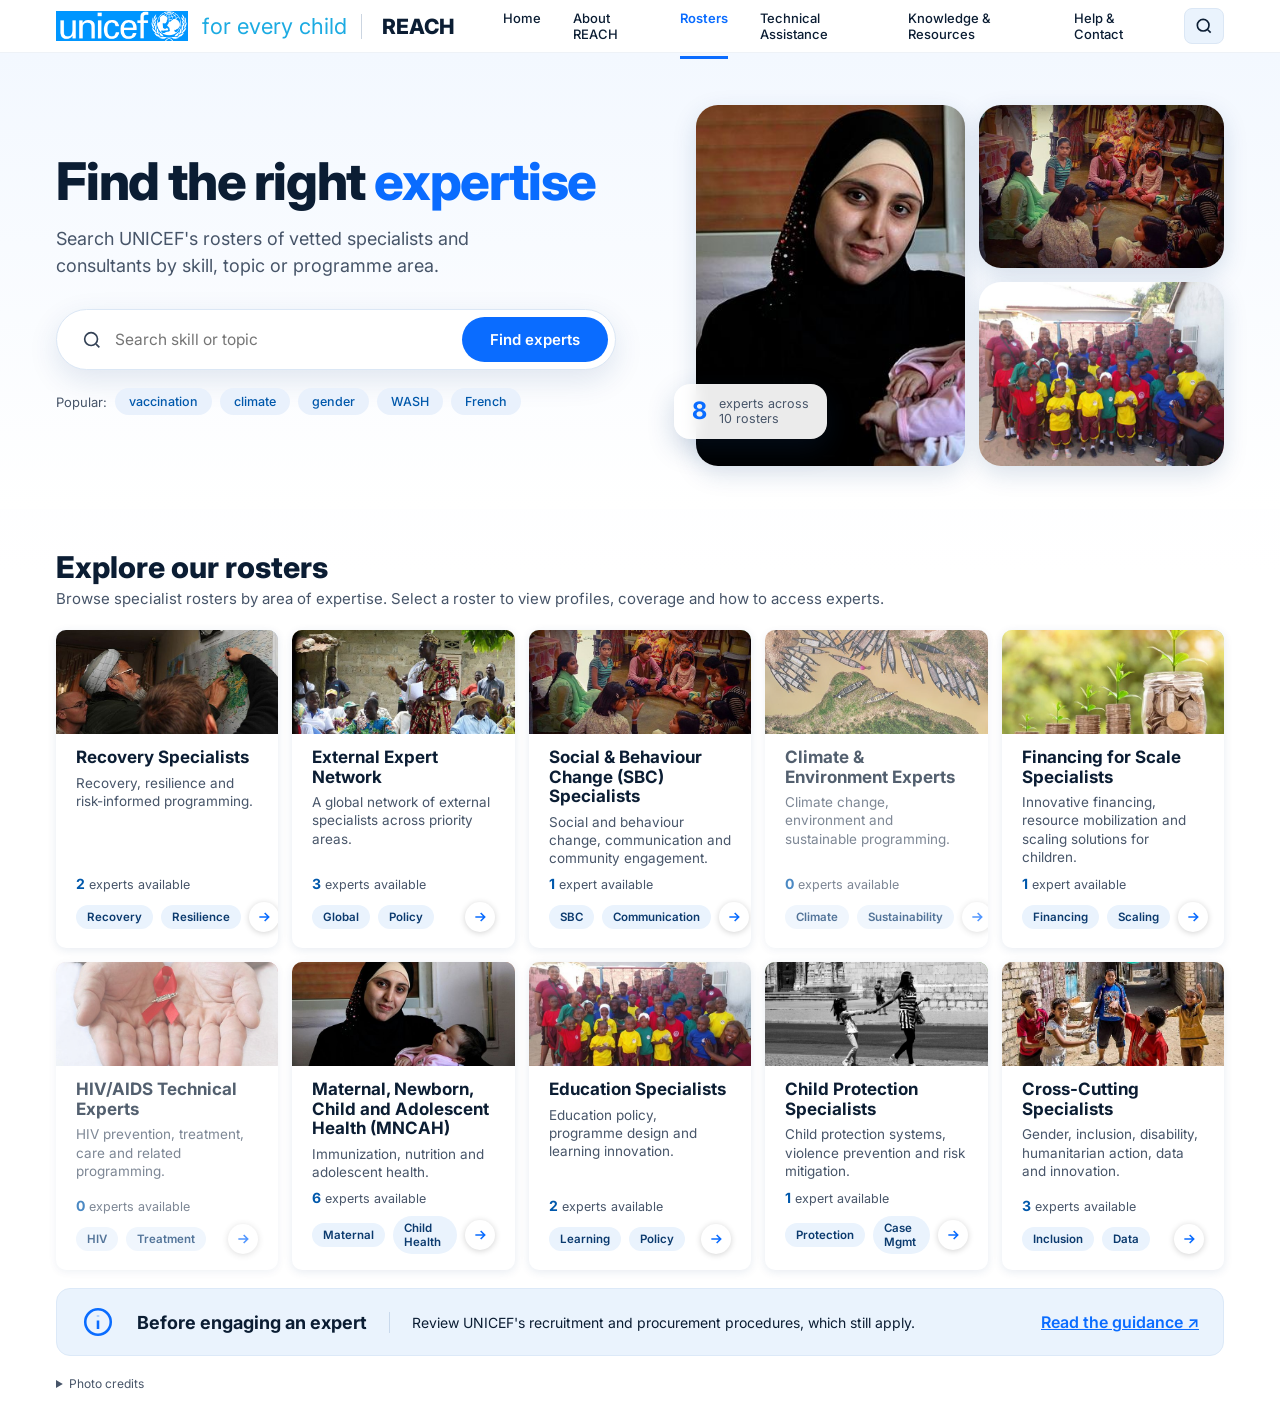
==== index.html @ 6fff6e10 "feat: simpler modern hero with photo mosaic, drop redundant strip Co-Authored-By: Claude Sonnet 5.5 " ====
<!DOCTYPE html>
<html lang="en">
<head>
  <meta charset="UTF-8" />
  <meta name="viewport" content="width=device-width, initial-scale=1.0" />
  <title>REACH – Find the right expertise</title>
  <link rel="preconnect" href="https://fonts.googleapis.com" />
  <link rel="preconnect" href="https://fonts.gstatic.com" crossorigin />
  <link href="https://fonts.googleapis.com/css2?family=Inter:wght@400;500;600;700;800&display=swap" rel="stylesheet" />
  <style>
    :root { --blue:#1CABE2; --brand:#0A6CFF; --dark:#0058AB; --ink:#0b1d33; --muted:#475569; --line:#dbe7f5; --tint:#eaf3fd; }
    * { box-sizing:border-box; }
    body { margin:0; font-family:'Inter',sans-serif; color:var(--ink); background:linear-gradient(180deg,#f4f8fe,#fff 40%); }
    a { color:inherit; text-decoration:none; }
    .wrap { max-width:1440px; margin:0 auto; padding:0 56px; }
    /* nav */
    header.nav { background:#fff; border-bottom:1px solid #eef2f7; position:sticky; top:0; z-index:10; }
    .nav .wrap { display:flex; align-items:center; gap:28px; height:52px; }
    .logo { display:flex; align-items:center; gap:14px; }
    .logo img { height:30px; }
    .logo .tag { color:var(--blue); font-size:22px; font-weight:400; }
    .logo .reach { font-weight:800; font-size:21px; border-left:1px solid #cbd5e1; padding-left:20px; }
    .nav nav { display:flex; gap:32px; margin-left:20px; flex:1; font-size:13px; font-weight:500; }
    .nav nav a { padding:17px 0 14px; border-bottom:3px solid transparent; }
    .nav nav a.active { color:var(--brand); border-color:var(--brand); font-weight:600; }
    .icon-btn { width:40px; height:36px; border:1px solid var(--line); background:var(--tint); border-radius:8px; display:grid; place-items:center; cursor:pointer; }
    /* hero */
    .hero { background:linear-gradient(180deg,#f3f8ff 0%,#fff 100%); }
    .hero .wrap { display:grid; grid-template-columns:1.05fr .95fr; gap:56px; align-items:center; padding-top:52px; padding-bottom:44px; }
    h1 { font-size:52px; line-height:1.05; margin:0 0 16px; font-weight:800; letter-spacing:-1.2px; }
    h1 em { font-style:normal; color:var(--brand); }
    .hero p.lead { font-size:18px; color:var(--muted); max-width:500px; margin:0 0 30px; line-height:1.5; }
    .search { display:flex; align-items:center; background:#fff; border:1px solid var(--line); border-radius:999px; padding:7px 7px 7px 6px; box-shadow:0 10px 30px rgba(15,60,120,.12); max-width:560px; transition:box-shadow .2s, border-color .2s; }
    .search:focus-within { border-color:var(--brand); box-shadow:0 10px 30px rgba(10,108,255,.22); }
    .search svg { margin:0 12px 0 18px; flex:none; }
    .search input { flex:1; min-width:0; border:0; outline:0; font:inherit; font-size:15.5px; padding:12px 0; background:transparent; }
    .btn { background:var(--brand); color:#fff; border:0; border-radius:999px; font:600 15px 'Inter'; padding:13px 28px; cursor:pointer; transition:background .15s; }
    .btn:hover { background:var(--dark); }
    .suggest { margin-top:18px; font-size:13px; color:var(--muted); display:flex; flex-wrap:wrap; gap:8px; align-items:center; }
    .suggest button { border:0; background:#e9f1fc; border-radius:999px; padding:6px 14px; font:500 12.5px 'Inter'; color:var(--dark); cursor:pointer; transition:background .15s; }
    .suggest button:hover { background:#d6e6fa; }
    .mosaic { display:grid; grid-template-columns:1.1fr 1fr; grid-template-rows:1fr 1fr; gap:14px; height:360px; position:relative; }
    .mosaic img { width:100%; height:100%; object-fit:cover; border-radius:22px; display:block; box-shadow:0 8px 24px rgba(15,60,120,.15); }
    .mosaic .tall { grid-row:1 / span 2; object-position:20% 30%; }
    .stat { position:absolute; left:-22px; bottom:26px; background:rgba(255,255,255,.92); backdrop-filter:blur(8px); border-radius:16px; padding:12px 18px; box-shadow:0 10px 28px rgba(15,60,120,.2); display:flex; gap:12px; align-items:center; }
    .stat b { font-size:24px; line-height:1; color:var(--brand); } .stat span { font-size:12.5px; color:var(--muted); line-height:1.25; }
    /* rosters */
    h2 { font-size:30px; margin:40px 0 4px; font-weight:800; }
    .sub { color:var(--muted); margin:0 0 22px; font-size:15px; }
    .grid { display:grid; grid-template-columns:repeat(5,1fr); gap:14px; }
    .card { background:#fff; border-radius:10px; box-shadow:0 2px 10px rgba(15,60,120,.1); overflow:hidden; display:flex; flex-direction:column; transition:transform .15s, box-shadow .15s; }
    .card:hover { transform:translateY(-3px); box-shadow:0 8px 22px rgba(15,60,120,.18); }
    .thumb { height:104px; overflow:hidden; } .thumb img { width:100%; height:100%; object-fit:cover; display:block; }
    .card .body { padding:14px 20px 16px; flex:1; display:flex; flex-direction:column; }
    .card h3 { margin:0 0 6px; font-size:17px; line-height:1.15; font-weight:700; }
    .card p { margin:0 0 14px; font-size:13.5px; color:var(--muted); line-height:1.35; flex:1; }
    .count { font-size:12.5px; color:var(--muted); margin:-6px 0 10px; } .count b { color:var(--dark); font-size:14px; }
    .card.empty { opacity:.7; }
    .foot { display:flex; align-items:center; gap:8px; }
    .chip { background:var(--tint); color:#0b3a6e; font-size:11.5px; font-weight:600; padding:5px 11px; border-radius:999px; }
    .arrow { margin-left:auto; width:30px; height:30px; border-radius:50%; background:#fff; box-shadow:0 1px 6px rgba(0,0,0,.18); display:grid; place-items:center; color:var(--brand); flex:none; }
    .credits { font-size:12px; color:var(--muted); margin:-20px 0 36px; } .credits summary { cursor:pointer; } .credits ul { columns:2; padding-left:18px; } .credits a { color:var(--dark); }
    .notice { margin:18px 0 40px; background:var(--tint); border:1px solid #dce9f8; border-radius:14px; padding:16px 24px; display:flex; align-items:center; gap:22px; }
    .notice b { font-size:18px; padding-right:22px; border-right:1px solid #c9d9ec; }
    .notice span { flex:1; font-size:14px; }
    .notice a { color:var(--brand); font-weight:600; text-decoration:underline; }
    @media (max-width:1100px){ .hero .wrap{grid-template-columns:1fr; gap:32px;} .stat{left:12px;} .grid{grid-template-columns:repeat(3,1fr);} .can{grid-template-columns:1fr 1fr;} }
    @media (max-width:700px){ .wrap{padding:0 18px;} .grid{grid-template-columns:repeat(2,1fr);} .nav nav,.logo .tag{display:none;} h1{font-size:36px;} .mosaic{height:260px;} .can{grid-template-columns:1fr;} .notice{flex-wrap:wrap;} .notice b{border:0;} }
    @media (max-width:520px){ .grid{grid-template-columns:1fr;} .search svg{margin:0 8px 0 14px;} .search input{font-size:14px;} .btn{padding:12px 18px;} .foot{flex-wrap:wrap;} }
  </style>
</head>
<body>
  <header class="nav"><div class="wrap">
    <a class="logo" href="/"><img src="assets/unicef-logo-dxya9f98.png" alt="UNICEF" /><span class="tag">for every child</span><span class="reach">REACH</span></a>
    <nav>
      <a href="#">Home</a><a href="#">About REACH</a><a href="#" class="active">Rosters</a><a href="#">Technical Assistance</a><a href="#">Knowledge &amp; Resources</a><a href="#">Help &amp; Contact</a>
    </nav>
    <div class="icon-btn" onclick="document.getElementById('q').focus()" title="Search"><svg width="20" height="20" fill="none" stroke="#0b1d33" stroke-width="2" viewBox="0 0 24 24"><circle cx="11" cy="11" r="7"/><path d="m20 20-3.5-3.5"/></svg></div>
  </div></header>

  <section class="hero"><div class="wrap">
    <div>
      <h1>Find the right <em>expertise</em></h1>
      <p class="lead">Search UNICEF's rosters of vetted specialists and consultants by skill, topic or programme area.</p>
      <form class="search" id="searchForm">
        <svg width="22" height="22" fill="none" stroke="#334155" stroke-width="1.8" viewBox="0 0 24 24"><circle cx="11" cy="11" r="7"/><path d="m20 20-3.5-3.5"/></svg>
        <input id="q" autocomplete="off" placeholder="Search skill or topic" aria-label="Search experts" />
        <button class="btn" type="submit">Find experts</button>
      </form>
      <div class="suggest">Popular: <button type="button">vaccination</button><button type="button">climate</button><button type="button">gender</button><button type="button">WASH</button><button type="button">French</button></div>
    </div>
    <div class="mosaic" aria-hidden="true">
      <img class="tall" src="assets/photos/mncah.jpg" alt="" />
      <img src="assets/photos/sbc.jpg" alt="" />
      <img src="assets/photos/edu.jpg" alt="" />
      <div class="stat"><b id="statN">0</b><span>experts across<br><span id="statR"></span> rosters</span></div>
    </div>
  </div></section>

  <main class="wrap">
    <h2>Explore our rosters</h2>
    <p class="sub">Browse specialist rosters by area of expertise. Select a roster to view profiles, coverage and how to access experts.</p>
    <div class="grid" id="rosters"></div>

    <div class="notice">
      <svg width="34" height="34" fill="none" stroke="#0A6CFF" stroke-width="1.8" viewBox="0 0 24 24"><circle cx="12" cy="12" r="9"/><path d="M12 11v6M12 7.5v.5"/></svg>
      <b>Before engaging an expert</b>
      <span>Review UNICEF's recruitment and procurement procedures, which still apply.</span>
      <a href="#">Read the guidance ↗</a>
    </div>
    <details class="credits"><summary>Photo credits</summary><ul><li>Recovery &ndash; <a href="https://commons.wikimedia.org/wiki/File:Flooding_in_Por_Chaman%2C_Farah_Province%2C_Kills_12_Civilians_DVIDS249180.jpg" target="_blank" rel="noopener">Flooding in Por Chaman, Farah Province, Kills 12 Civilians DVIDS249180</a> by Master Sgt. Tracy DeMarco (Public domain)</li><li>External Expert Network &ndash; <a href="https://commons.wikimedia.org/wiki/File:Togo_Health_Clinic_preconstruction_meeting_%289962610266%29.jpg" target="_blank" rel="noopener">Togo Health Clinic preconstruction meeting (9962610266)</a> by U.S. Army Corps of Engineers Europe District from Wiesbaden, Germany (Public domain)</li><li>SBC &ndash; <a href="https://commons.wikimedia.org/wiki/File:Khaab_Foundation.jpg" target="_blank" rel="noopener">Khaab Foundation</a> by Pal85akash (CC BY-SA 4.0)</li><li>Climate &ndash; <a href="https://commons.wikimedia.org/wiki/File:Ratargul_0276.jpg" target="_blank" rel="noopener">Ratargul 0276</a> by Abdulmominbd (CC BY-SA 4.0)</li><li>Financing &ndash; <a href="https://commons.wikimedia.org/wiki/File:Money_saving_growth.jpg" target="_blank" rel="noopener">Money saving growth</a> by nattanan (CC0)</li><li>HIV/AIDS &ndash; <a href="https://commons.wikimedia.org/wiki/File:HIV_Vaccine_Awareness_Ribbon_-_2.jpg" target="_blank" rel="noopener">HIV Vaccine Awareness Ribbon - 2</a> by NIAID (CC BY 2.0)</li><li>MNCAH &ndash; <a href="https://commons.wikimedia.org/wiki/File:A_Syrian_refugee_and_her_newborn_baby_at_a_clinic_in_Ramtha%2C_Jordan_%289613483141%29.jpg" target="_blank" rel="noopener">A Syrian refugee and her newborn baby at a clinic in Ramtha, Jordan (9613483141)</a> by DFID - UK Department for International Development (CC BY 2.0)</li><li>Education &ndash; <a href="https://commons.wikimedia.org/wiki/File:School_with_a_group_of_young_african_children_1.jpg" target="_blank" rel="noopener">School with a group of young african children 1</a> by Alex David Pratt (CC0)</li><li>Child Protection &ndash; <a href="https://commons.wikimedia.org/wiki/File:%22Await%22_by_Canovu_-_Child_tugging_adult%27s_hand%2C_Portugal_2014.png" target="_blank" rel="noopener">&quot;Await&quot; by Canovu - Child tugging adult's hand, Portugal 2014</a> by Canovu (CC BY 4.0)</li><li>Cross-Cutting &ndash; <a href="https://commons.wikimedia.org/wiki/File:A_group_of_children_playing_baloons%2C_Ismailia%2C_Egypt.jpg" target="_blank" rel="noopener">A group of children playing baloons, Ismailia, Egypt</a> by Husseingallery (CC BY-SA 4.0)</li></ul><p>Images from Wikimedia Commons under the licenses shown. Illustrative only; people shown are not UNICEF experts.</p></details>
  </main>

  <script src="experts-data.js"></script>
  <script>
    // Each roster -> dashboard filter. `terms` are OR-ed; matched against practice area, role, skills, summary.
    const ROSTERS = [
      { img:'recovery', t:'Recovery Specialists', d:'Recovery, resilience and risk-informed programming.', tags:['Recovery','Resilience'], terms:['recovery','resilience','humanitarian'], g:['#c9d6e8','#8fa6c4'], i:'🏗️' },
      { img:'network', t:'External Expert Network', d:'A global network of external specialists across priority areas.', tags:['Global','Policy'], terms:['policy','programme management'], g:['#ffd9a8','#f0a35e'], i:'🌍' },
      { img:'sbc', t:'Social & Behaviour Change (SBC) Specialists', d:'Social and behaviour change, communication and community engagement.', tags:['SBC','Communication'], terms:['social & behaviour change','sbc','communication','community engagement'], g:['#cfe9d6','#6fb58a'], i:'💬' },
      { img:'climate', t:'Climate & Environment Experts', d:'Climate change, environment and sustainable programming.', tags:['Climate','Sustainability'], terms:['climate','environment','sustainab'], g:['#a8d8a0','#3f8f4a'], i:'🌳' },
      { img:'finance', t:'Financing for Scale Specialists', d:'Innovative financing, resource mobilization and scaling solutions for children.', tags:['Financing','Scaling'], terms:['financing','scale','scaling','economic'], g:['#e6f1c8','#9cc45a'], i:'🪙' },
      { img:'hiv', t:'HIV/AIDS Technical Experts', d:'HIV prevention, treatment, care and related programming.', tags:['HIV','Treatment'], terms:['hiv','aids'], g:['#e9d5d5','#c24b4b'], i:'🎗️' },
      { img:'mncah', t:'Maternal, Newborn, Child and Adolescent Health (MNCAH)', d:'Immunization, nutrition and adolescent health.', tags:['Maternal','Child Health'], terms:['health','nutrition','immuniz','maternal','adolescent'], g:['#f6dcc8','#d98b5f'], i:'🤱' },
      { img:'edu', t:'Education Specialists', d:'Education policy, programme design and learning innovation.', tags:['Learning','Policy'], terms:['education','learning','early childhood'], g:['#cfe0f5','#6b95cc'], i:'📚' },
      { img:'protect', t:'Child Protection Specialists', d:'Child protection systems, violence prevention and risk mitigation.', tags:['Protection','Case Mgmt'], terms:['child protection','protection','case management','gbv'], g:['#b9d6a8','#4f8a3a'], i:'🛡️' },
      { img:'cross', t:'Cross-Cutting Specialists', d:'Gender, inclusion, disability, humanitarian action, data and innovation.', tags:['Inclusion','Data'], terms:['gender','inclusion','disability','humanitarian','data','digital'], g:['#ffe2b8','#e8a84a'], i:'🤝' }
    ];
    // Plain-language topics -> terms the dashboard data actually contains.
    const SYNONYMS = {
      vaccination:['health','immuniz'], vaccine:['health','immuniz'], immunization:['health','immuniz'], immunisation:['health','immuniz'],
      climate:['climate','environment','wash','sustainab'], gender:['gender','adolescent','inclusion'],
      water:['wash'], sanitation:['wash'], hygiene:['wash'], school:['education'], learning:['education','learning'],
      nutrition:['nutrition'], protection:['child protection','protection']
    };
    const POS = {"recovery": "center 35%", "network": "center 30%", "sbc": "center 45%", "climate": "center", "finance": "center 60%", "hiv": "center 40%", "mncah": "center 35%", "edu": "center 50%", "cross": "center 45%", "protect": "center 55%"};
    const ARROW = '<svg width="16" height="16" fill="none" stroke="currentColor" stroke-width="2.4" viewBox="0 0 24 24"><path d="M5 12h14m-6-6 6 6-6 6"/></svg>';
    const go = (q, label) => { location.href = 'admin.html?q=' + encodeURIComponent(q) + (label ? '&roster=' + encodeURIComponent(label) : ''); };

    const ALL = loadExperts().filter(e => e.status === 'Active');
    ROSTERS.forEach(r => r.count = matchExperts(ALL, r.terms.join('|')).length);
    document.getElementById('statN').textContent = ALL.length; document.getElementById('statR').textContent = ROSTERS.length;
    document.getElementById('rosters').innerHTML = ROSTERS.map((r, n) => `
      <a class="card${r.count ? '' : ' empty'}" href="#" data-n="${n}">
        <div class="thumb" style="background:linear-gradient(135deg,${r.g[0]},${r.g[1]})"><img src="assets/photos/${r.img}.jpg" alt="" loading="lazy" style="object-position:${POS[r.img]}" onerror="this.remove()"></div>
        <div class="body"><h3>${r.t}</h3><p>${r.d}</p>
          <div class="count"><b>${r.count}</b> ${r.count === 1 ? 'expert' : 'experts'} available</div>
          <div class="foot">${r.tags.map(x => `<span class="chip">${x}</span>`).join('')}<span class="arrow">${ARROW}</span></div>
        </div>
      </a>`).join('');
    document.getElementById('rosters').addEventListener('click', e => {
      const c = e.target.closest('.card'); if (!c) return; e.preventDefault();
      const r = ROSTERS[+c.dataset.n]; go(r.terms.join('|'), r.t);
    });

    function search(text) {
      text = text.trim(); if (!text) { location.href = 'admin.html'; return; }
      // OR across any synonym expansions, AND across typed words only when no synonym applies
      const groups = text.toLowerCase().split(/[\s,]+/).filter(Boolean);
      const terms = groups.flatMap(w => SYNONYMS[w] ? [w, ...SYNONYMS[w]] : []);
      go(terms.length ? [...new Set(terms)].join('|') : groups.join(' '), text);
    }
    document.getElementById('searchForm').addEventListener('submit', e => { e.preventDefault(); search(document.getElementById('q').value); });
    document.querySelectorAll('.suggest button').forEach(b => b.onclick = () => search(b.textContent));
  </script>
</body>
</html>
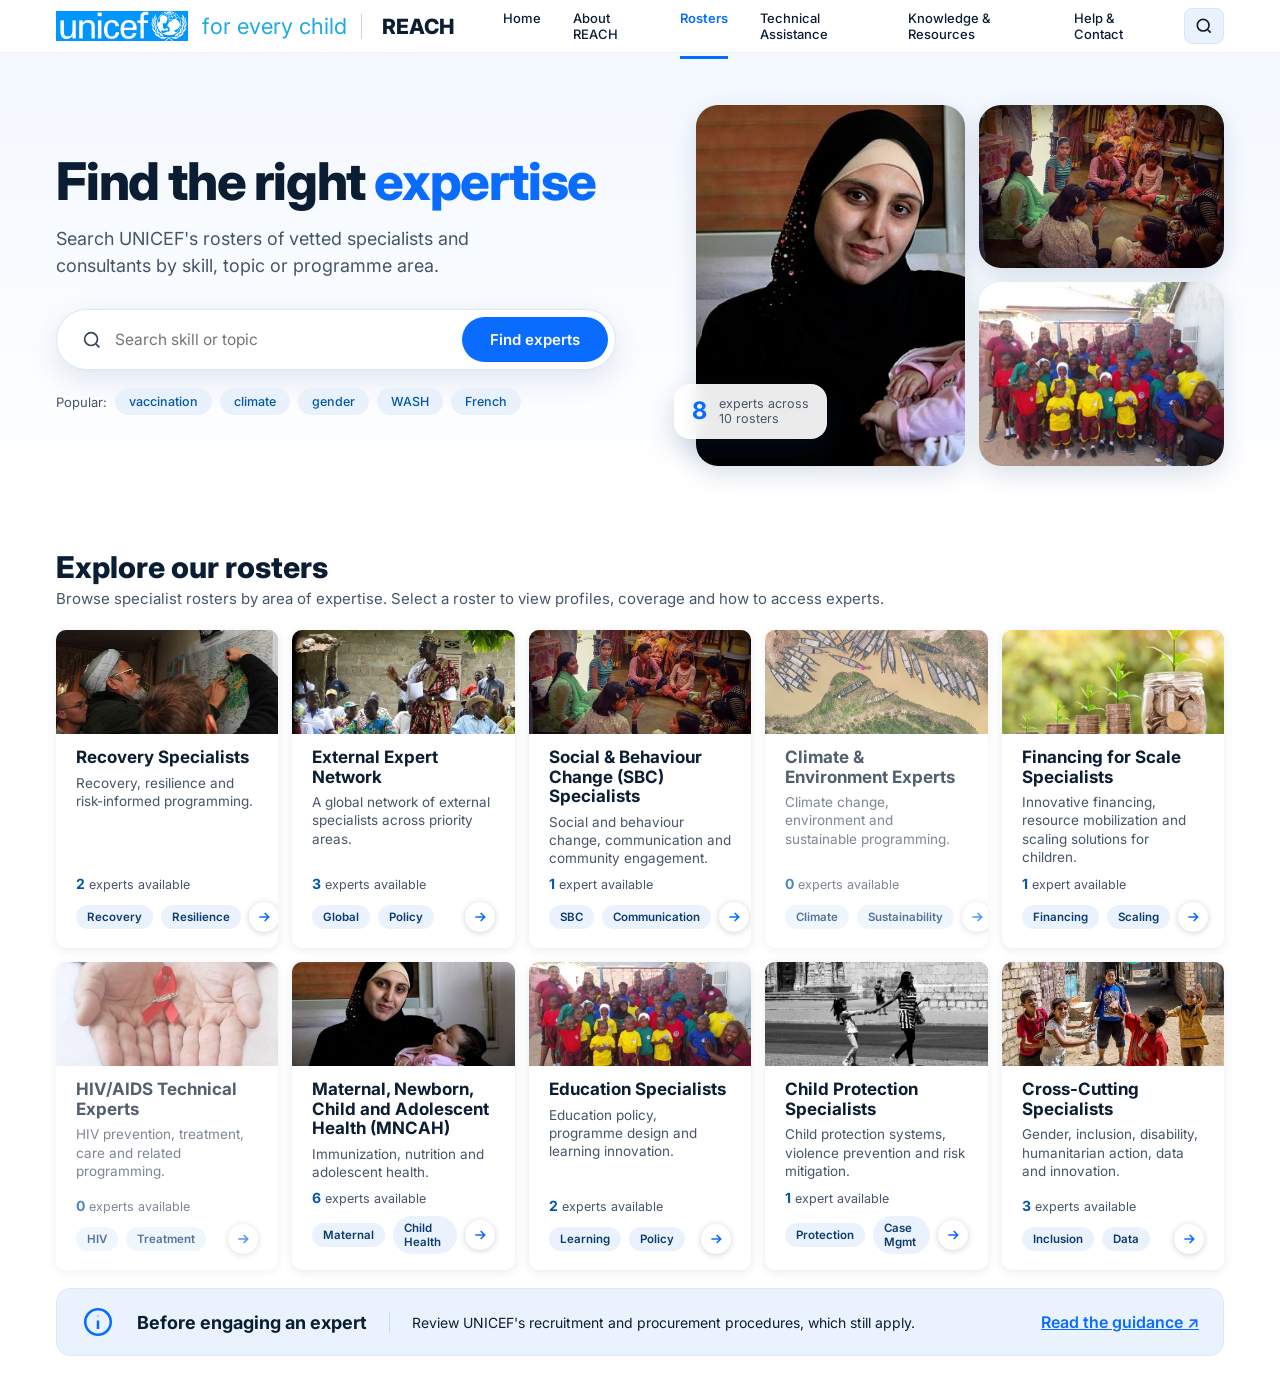
==== commit 9a51a08b: "feat: public results page for search, category counts, remove credits panel Search and roster cards " ====
--- a/index.html
+++ b/index.html
@@ -59,7 +59,6 @@
     .foot { display:flex; align-items:center; gap:8px; }
     .chip { background:var(--tint); color:#0b3a6e; font-size:11.5px; font-weight:600; padding:5px 11px; border-radius:999px; }
     .arrow { margin-left:auto; width:30px; height:30px; border-radius:50%; background:#fff; box-shadow:0 1px 6px rgba(0,0,0,.18); display:grid; place-items:center; color:var(--brand); flex:none; }
-    .credits { font-size:12px; color:var(--muted); margin:-20px 0 36px; } .credits summary { cursor:pointer; } .credits ul { columns:2; padding-left:18px; } .credits a { color:var(--dark); }
     .notice { margin:18px 0 40px; background:var(--tint); border:1px solid #dce9f8; border-radius:14px; padding:16px 24px; display:flex; align-items:center; gap:22px; }
     .notice b { font-size:18px; padding-right:22px; border-right:1px solid #c9d9ec; }
     .notice span { flex:1; font-size:14px; }
@@ -108,35 +107,13 @@
       <span>Review UNICEF's recruitment and procurement procedures, which still apply.</span>
       <a href="#">Read the guidance ↗</a>
     </div>
-    <details class="credits"><summary>Photo credits</summary><ul><li>Recovery &ndash; <a href="https://commons.wikimedia.org/wiki/File:Flooding_in_Por_Chaman%2C_Farah_Province%2C_Kills_12_Civilians_DVIDS249180.jpg" target="_blank" rel="noopener">Flooding in Por Chaman, Farah Province, Kills 12 Civilians DVIDS249180</a> by Master Sgt. Tracy DeMarco (Public domain)</li><li>External Expert Network &ndash; <a href="https://commons.wikimedia.org/wiki/File:Togo_Health_Clinic_preconstruction_meeting_%289962610266%29.jpg" target="_blank" rel="noopener">Togo Health Clinic preconstruction meeting (9962610266)</a> by U.S. Army Corps of Engineers Europe District from Wiesbaden, Germany (Public domain)</li><li>SBC &ndash; <a href="https://commons.wikimedia.org/wiki/File:Khaab_Foundation.jpg" target="_blank" rel="noopener">Khaab Foundation</a> by Pal85akash (CC BY-SA 4.0)</li><li>Climate &ndash; <a href="https://commons.wikimedia.org/wiki/File:Ratargul_0276.jpg" target="_blank" rel="noopener">Ratargul 0276</a> by Abdulmominbd (CC BY-SA 4.0)</li><li>Financing &ndash; <a href="https://commons.wikimedia.org/wiki/File:Money_saving_growth.jpg" target="_blank" rel="noopener">Money saving growth</a> by nattanan (CC0)</li><li>HIV/AIDS &ndash; <a href="https://commons.wikimedia.org/wiki/File:HIV_Vaccine_Awareness_Ribbon_-_2.jpg" target="_blank" rel="noopener">HIV Vaccine Awareness Ribbon - 2</a> by NIAID (CC BY 2.0)</li><li>MNCAH &ndash; <a href="https://commons.wikimedia.org/wiki/File:A_Syrian_refugee_and_her_newborn_baby_at_a_clinic_in_Ramtha%2C_Jordan_%289613483141%29.jpg" target="_blank" rel="noopener">A Syrian refugee and her newborn baby at a clinic in Ramtha, Jordan (9613483141)</a> by DFID - UK Department for International Development (CC BY 2.0)</li><li>Education &ndash; <a href="https://commons.wikimedia.org/wiki/File:School_with_a_group_of_young_african_children_1.jpg" target="_blank" rel="noopener">School with a group of young african children 1</a> by Alex David Pratt (CC0)</li><li>Child Protection &ndash; <a href="https://commons.wikimedia.org/wiki/File:%22Await%22_by_Canovu_-_Child_tugging_adult%27s_hand%2C_Portugal_2014.png" target="_blank" rel="noopener">&quot;Await&quot; by Canovu - Child tugging adult's hand, Portugal 2014</a> by Canovu (CC BY 4.0)</li><li>Cross-Cutting &ndash; <a href="https://commons.wikimedia.org/wiki/File:A_group_of_children_playing_baloons%2C_Ismailia%2C_Egypt.jpg" target="_blank" rel="noopener">A group of children playing baloons, Ismailia, Egypt</a> by Husseingallery (CC BY-SA 4.0)</li></ul><p>Images from Wikimedia Commons under the licenses shown. Illustrative only; people shown are not UNICEF experts.</p></details>
   </main>
 
   <script src="experts-data.js"></script>
+  <script src="rosters.js"></script>
   <script>
-    // Each roster -> dashboard filter. `terms` are OR-ed; matched against practice area, role, skills, summary.
-    const ROSTERS = [
-      { img:'recovery', t:'Recovery Specialists', d:'Recovery, resilience and risk-informed programming.', tags:['Recovery','Resilience'], terms:['recovery','resilience','humanitarian'], g:['#c9d6e8','#8fa6c4'], i:'🏗️' },
-      { img:'network', t:'External Expert Network', d:'A global network of external specialists across priority areas.', tags:['Global','Policy'], terms:['policy','programme management'], g:['#ffd9a8','#f0a35e'], i:'🌍' },
-      { img:'sbc', t:'Social & Behaviour Change (SBC) Specialists', d:'Social and behaviour change, communication and community engagement.', tags:['SBC','Communication'], terms:['social & behaviour change','sbc','communication','community engagement'], g:['#cfe9d6','#6fb58a'], i:'💬' },
-      { img:'climate', t:'Climate & Environment Experts', d:'Climate change, environment and sustainable programming.', tags:['Climate','Sustainability'], terms:['climate','environment','sustainab'], g:['#a8d8a0','#3f8f4a'], i:'🌳' },
-      { img:'finance', t:'Financing for Scale Specialists', d:'Innovative financing, resource mobilization and scaling solutions for children.', tags:['Financing','Scaling'], terms:['financing','scale','scaling','economic'], g:['#e6f1c8','#9cc45a'], i:'🪙' },
-      { img:'hiv', t:'HIV/AIDS Technical Experts', d:'HIV prevention, treatment, care and related programming.', tags:['HIV','Treatment'], terms:['hiv','aids'], g:['#e9d5d5','#c24b4b'], i:'🎗️' },
-      { img:'mncah', t:'Maternal, Newborn, Child and Adolescent Health (MNCAH)', d:'Immunization, nutrition and adolescent health.', tags:['Maternal','Child Health'], terms:['health','nutrition','immuniz','maternal','adolescent'], g:['#f6dcc8','#d98b5f'], i:'🤱' },
-      { img:'edu', t:'Education Specialists', d:'Education policy, programme design and learning innovation.', tags:['Learning','Policy'], terms:['education','learning','early childhood'], g:['#cfe0f5','#6b95cc'], i:'📚' },
-      { img:'protect', t:'Child Protection Specialists', d:'Child protection systems, violence prevention and risk mitigation.', tags:['Protection','Case Mgmt'], terms:['child protection','protection','case management','gbv'], g:['#b9d6a8','#4f8a3a'], i:'🛡️' },
-      { img:'cross', t:'Cross-Cutting Specialists', d:'Gender, inclusion, disability, humanitarian action, data and innovation.', tags:['Inclusion','Data'], terms:['gender','inclusion','disability','humanitarian','data','digital'], g:['#ffe2b8','#e8a84a'], i:'🤝' }
-    ];
-    // Plain-language topics -> terms the dashboard data actually contains.
-    const SYNONYMS = {
-      vaccination:['health','immuniz'], vaccine:['health','immuniz'], immunization:['health','immuniz'], immunisation:['health','immuniz'],
-      climate:['climate','environment','wash','sustainab'], gender:['gender','adolescent','inclusion'],
-      water:['wash'], sanitation:['wash'], hygiene:['wash'], school:['education'], learning:['education','learning'],
-      nutrition:['nutrition'], protection:['child protection','protection']
-    };
-    const POS = {"recovery": "center 35%", "network": "center 30%", "sbc": "center 45%", "climate": "center", "finance": "center 60%", "hiv": "center 40%", "mncah": "center 35%", "edu": "center 50%", "cross": "center 45%", "protect": "center 55%"};
     const ARROW = '<svg width="16" height="16" fill="none" stroke="currentColor" stroke-width="2.4" viewBox="0 0 24 24"><path d="M5 12h14m-6-6 6 6-6 6"/></svg>';
-    const go = (q, label) => { location.href = 'admin.html?q=' + encodeURIComponent(q) + (label ? '&roster=' + encodeURIComponent(label) : ''); };
-
+    
     const ALL = loadExperts().filter(e => e.status === 'Active');
     ROSTERS.forEach(r => r.count = matchExperts(ALL, r.terms.join('|')).length);
     document.getElementById('statN').textContent = ALL.length; document.getElementById('statR').textContent = ROSTERS.length;
@@ -150,15 +127,12 @@
       </a>`).join('');
     document.getElementById('rosters').addEventListener('click', e => {
       const c = e.target.closest('.card'); if (!c) return; e.preventDefault();
-      const r = ROSTERS[+c.dataset.n]; go(r.terms.join('|'), r.t);
+      const r = ROSTERS[+c.dataset.n]; location.href = resultsUrl(r.terms.join('|'), r.t);
     });
 
     function search(text) {
-      text = text.trim(); if (!text) { location.href = 'admin.html'; return; }
-      // OR across any synonym expansions, AND across typed words only when no synonym applies
-      const groups = text.toLowerCase().split(/[\s,]+/).filter(Boolean);
-      const terms = groups.flatMap(w => SYNONYMS[w] ? [w, ...SYNONYMS[w]] : []);
-      go(terms.length ? [...new Set(terms)].join('|') : groups.join(' '), text);
+      text = text.trim(); if (!text) return;
+      const r = resolveSearch(text); location.href = resultsUrl(r.q, r.label);
     }
     document.getElementById('searchForm').addEventListener('submit', e => { e.preventDefault(); search(document.getElementById('q').value); });
     document.querySelectorAll('.suggest button').forEach(b => b.onclick = () => search(b.textContent));
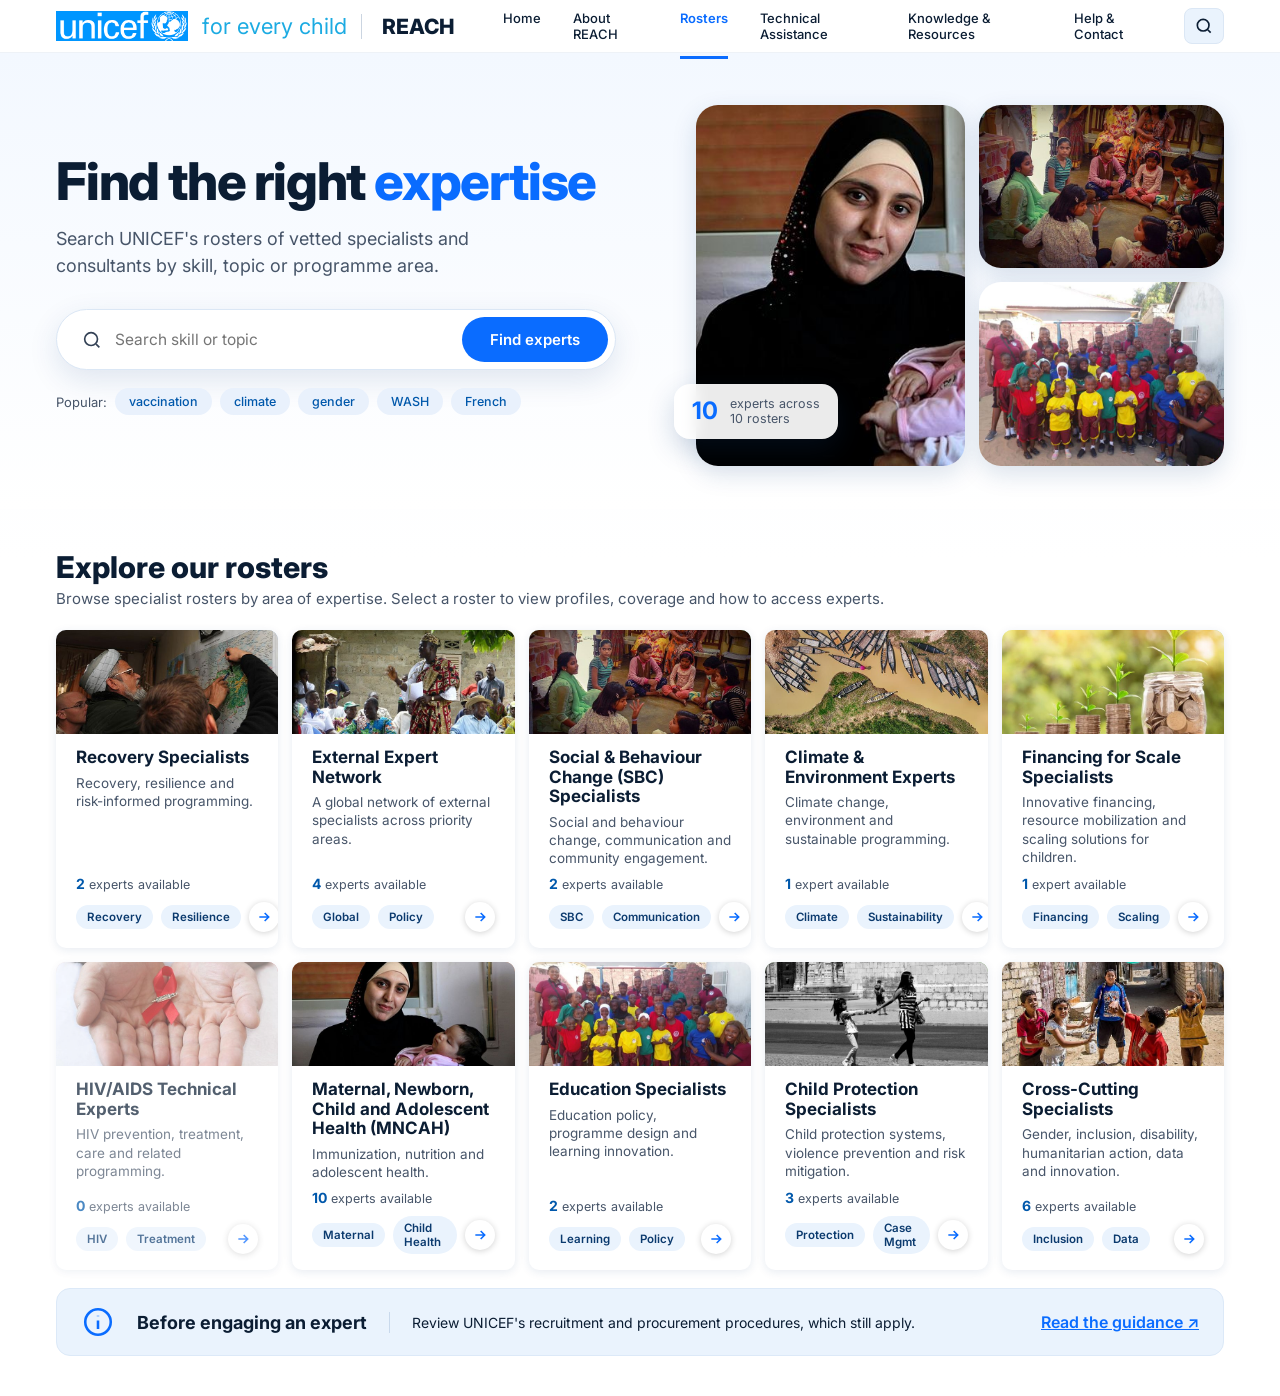
==== commit 1674803f: "fix: send search and roster clicks to the existing experts search with its filters Restore the origi" ====
--- a/index.html
+++ b/index.html
@@ -109,13 +109,13 @@
     </div>
   </main>
 
-  <script src="experts-data.js"></script>
+  <script src="dashboard-data.js"></script>
   <script src="rosters.js"></script>
   <script>
     const ARROW = '<svg width="16" height="16" fill="none" stroke="currentColor" stroke-width="2.4" viewBox="0 0 24 24"><path d="M5 12h14m-6-6 6 6-6 6"/></svg>';
     
-    const ALL = loadExperts().filter(e => e.status === 'Active');
-    ROSTERS.forEach(r => r.count = matchExperts(ALL, r.terms.join('|')).length);
+    const ALL = DASH_EXPERTS;
+    ROSTERS.forEach(r => r.count = countRoster(r));
     document.getElementById('statN').textContent = ALL.length; document.getElementById('statR').textContent = ROSTERS.length;
     document.getElementById('rosters').innerHTML = ROSTERS.map((r, n) => `
       <a class="card${r.count ? '' : ' empty'}" href="#" data-n="${n}">
@@ -127,12 +127,12 @@
       </a>`).join('');
     document.getElementById('rosters').addEventListener('click', e => {
       const c = e.target.closest('.card'); if (!c) return; e.preventDefault();
-      const r = ROSTERS[+c.dataset.n]; location.href = resultsUrl(r.terms.join('|'), r.t);
+      location.href = rosterUrl(ROSTERS[+c.dataset.n]);
     });
 
     function search(text) {
       text = text.trim(); if (!text) return;
-      const r = resolveSearch(text); location.href = resultsUrl(r.q, r.label);
+      location.href = searchUrl(text);
     }
     document.getElementById('searchForm').addEventListener('submit', e => { e.preventDefault(); search(document.getElementById('q').value); });
     document.querySelectorAll('.suggest button').forEach(b => b.onclick = () => search(b.textContent));
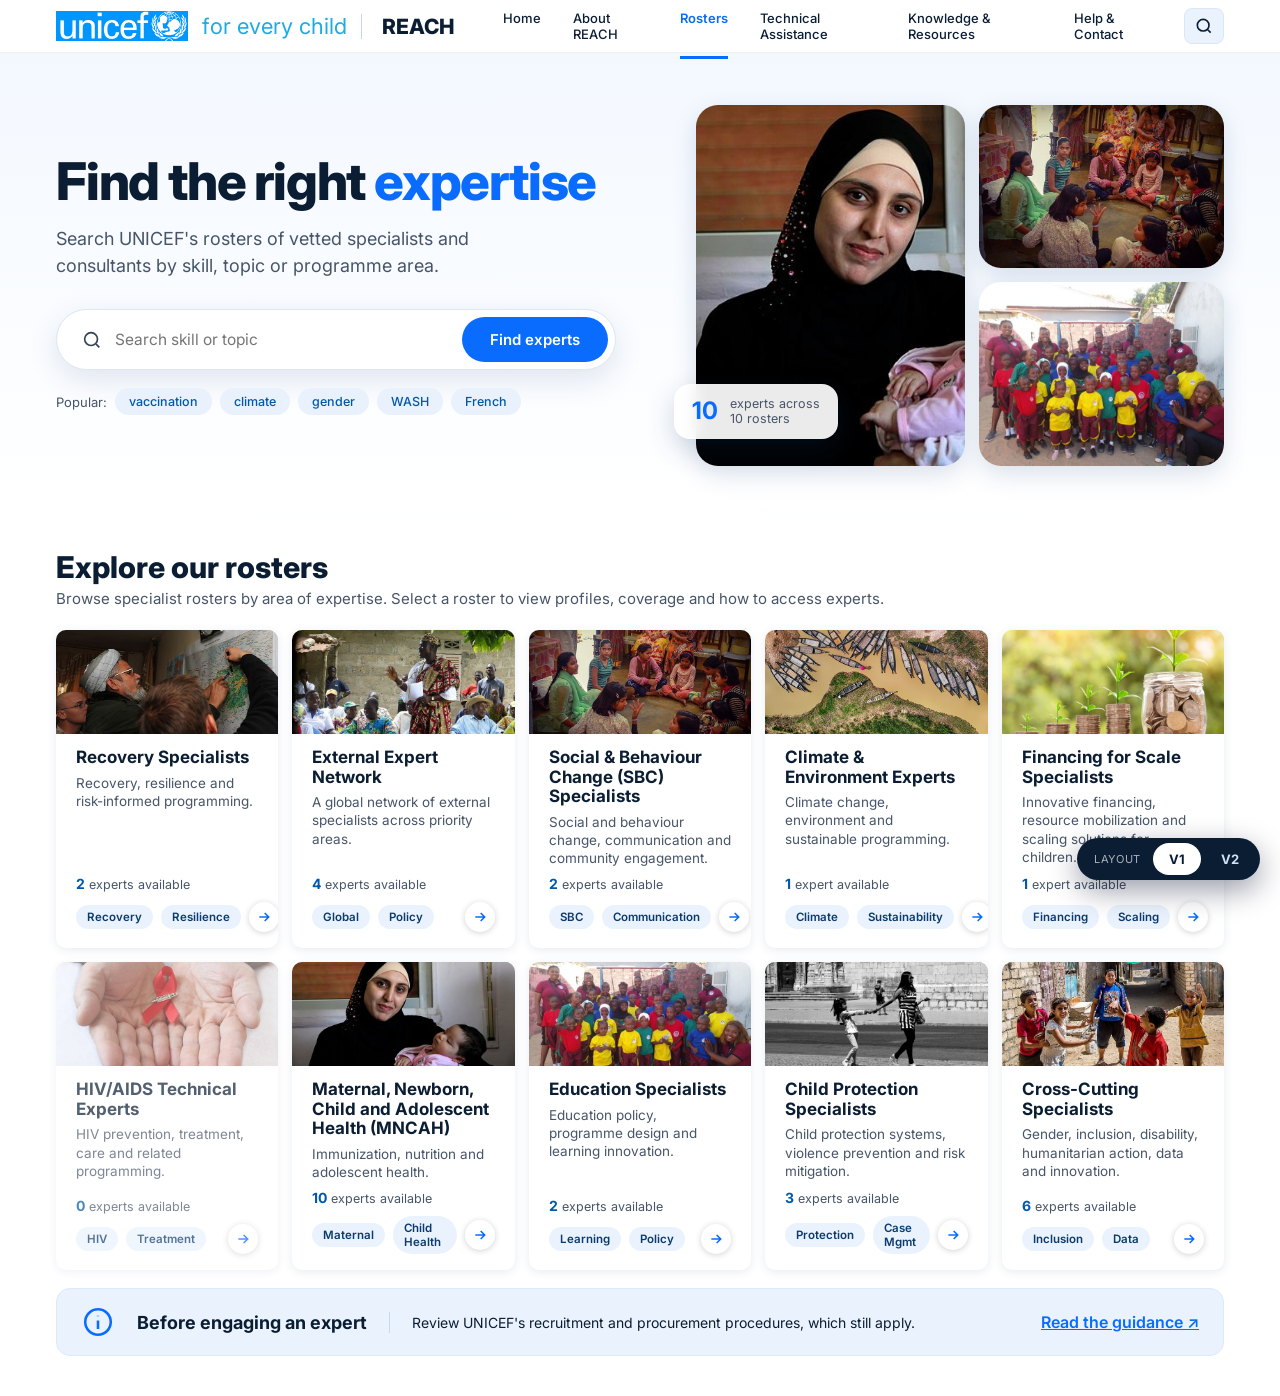
==== commit 5a6a66a6: "feat: V1/V2 home layout toggle with a new immersive hero and bento roster tiles V1 stays the default" ====
--- a/index.html
+++ b/index.html
@@ -7,6 +7,7 @@
   <link rel="preconnect" href="https://fonts.googleapis.com" />
   <link rel="preconnect" href="https://fonts.gstatic.com" crossorigin />
   <link href="https://fonts.googleapis.com/css2?family=Inter:wght@400;500;600;700;800&display=swap" rel="stylesheet" />
+  <link rel="stylesheet" href="v2.css" />
   <style>
     :root { --blue:#1CABE2; --brand:#0A6CFF; --dark:#0058AB; --ink:#0b1d33; --muted:#475569; --line:#dbe7f5; --tint:#eaf3fd; }
     * { box-sizing:border-box; }
@@ -74,10 +75,10 @@
     <nav>
       <a href="#">Home</a><a href="#">About REACH</a><a href="#" class="active">Rosters</a><a href="#">Technical Assistance</a><a href="#">Knowledge &amp; Resources</a><a href="#">Help &amp; Contact</a>
     </nav>
-    <div class="icon-btn" onclick="document.getElementById('q').focus()" title="Search"><svg width="20" height="20" fill="none" stroke="#0b1d33" stroke-width="2" viewBox="0 0 24 24"><circle cx="11" cy="11" r="7"/><path d="m20 20-3.5-3.5"/></svg></div>
+    <div class="icon-btn" onclick="document.getElementById(document.body.dataset.ver==='2'?'v2q':'q').focus()" title="Search"><svg width="20" height="20" fill="none" stroke="#0b1d33" stroke-width="2" viewBox="0 0 24 24"><circle cx="11" cy="11" r="7"/><path d="m20 20-3.5-3.5"/></svg></div>
   </div></header>
 
-  <section class="hero"><div class="wrap">
+  <section class="hero" data-v="1"><div class="wrap">
     <div>
       <h1>Find the right <em>expertise</em></h1>
       <p class="lead">Search UNICEF's rosters of vetted specialists and consultants by skill, topic or programme area.</p>
@@ -96,10 +97,14 @@
     </div>
   </div></section>
 
+  <div id="v2"></div>
+
   <main class="wrap">
+    <div data-v="1">
     <h2>Explore our rosters</h2>
     <p class="sub">Browse specialist rosters by area of expertise. Select a roster to view profiles, coverage and how to access experts.</p>
     <div class="grid" id="rosters"></div>
+    </div>
 
     <div class="notice">
       <svg width="34" height="34" fill="none" stroke="#0A6CFF" stroke-width="1.8" viewBox="0 0 24 24"><circle cx="12" cy="12" r="9"/><path d="M12 11v6M12 7.5v.5"/></svg>
@@ -109,8 +114,15 @@
     </div>
   </main>
 
+  <div id="verToggle" role="radiogroup" aria-label="Home page version">
+    <span>Layout</span>
+    <button type="button" role="radio" data-ver="1" aria-checked="true">V1</button>
+    <button type="button" role="radio" data-ver="2" aria-checked="false">V2</button>
+  </div>
+
   <script src="dashboard-data.js"></script>
   <script src="rosters.js"></script>
+  <script src="v2.js"></script>
   <script>
     const ARROW = '<svg width="16" height="16" fill="none" stroke="currentColor" stroke-width="2.4" viewBox="0 0 24 24"><path d="M5 12h14m-6-6 6 6-6 6"/></svg>';
     
@@ -136,6 +148,22 @@
     }
     document.getElementById('searchForm').addEventListener('submit', e => { e.preventDefault(); search(document.getElementById('q').value); });
     document.querySelectorAll('.suggest button').forEach(b => b.onclick = () => search(b.textContent));
+    // ---- V1 / V2 switch (V1 is the default; ?v=2 or the saved choice selects V2)
+    (function () {
+      const KEY = 'reach-home-ver';
+      const get = () => { try { return localStorage.getItem(KEY); } catch (e) { return null; } };
+      const set = v => { try { localStorage.setItem(KEY, v); } catch (e) {} };
+      const fromUrl = new URLSearchParams(location.search).get('v');
+      function apply(v, persist) {
+        v = v === '2' ? '2' : '1';
+        document.body.dataset.ver = v;
+        if (v === '2') window.initHomeV2();
+        document.querySelectorAll('#verToggle [data-ver]').forEach(b => b.setAttribute('aria-checked', b.dataset.ver === v));
+        if (persist) { set(v); const u = new URL(location.href); v === '2' ? u.searchParams.set('v', '2') : u.searchParams.delete('v'); history.replaceState(null, '', u); }
+      }
+      document.querySelectorAll('#verToggle [data-ver]').forEach(b => b.addEventListener('click', () => apply(b.dataset.ver, true)));
+      apply(fromUrl || get() || '1', false);
+    })();
   </script>
 </body>
 </html>
--- a/v2.css
+++ b/v2.css
@@ -0,0 +1,96 @@
+/* Home V2 — immersive hero + bento roster tiles. Everything is scoped under #v2. */
+#v2 { --navy:#04162e; --navy2:#07306b; --glass:rgba(255,255,255,.08); --glass-b:rgba(255,255,255,.16); --cy:#46d4ff; }
+#v2 .wrap { max-width:1440px; margin:0 auto; padding:0 56px; }
+#v2 .v2-hero { position:relative; overflow:visible; z-index:2; color:#fff; background:radial-gradient(1200px 520px at 85% -10%,#1b6dff55,transparent 60%),radial-gradient(900px 480px at -5% 110%,#00c2ff33,transparent 60%),linear-gradient(135deg,var(--navy) 0%,var(--navy2) 100%); }
+#v2 .v2-hero::before { content:""; position:absolute; inset:0; background-image:linear-gradient(rgba(255,255,255,.05) 1px,transparent 1px),linear-gradient(90deg,rgba(255,255,255,.05) 1px,transparent 1px); background-size:56px 56px; mask-image:radial-gradient(ellipse at 70% 30%,#000 10%,transparent 70%); -webkit-mask-image:radial-gradient(ellipse at 70% 30%,#000 10%,transparent 70%); pointer-events:none; }
+#v2 .v2-in > div { min-width:0; }
+#v2 .v2-in { position:relative; z-index:5; display:grid; grid-template-columns:1.1fr .9fr; gap:48px; align-items:center; padding-top:64px; padding-bottom:36px; }
+#v2 .v2-pill { display:inline-flex; align-items:center; gap:10px; background:var(--glass); border:1px solid var(--glass-b); border-radius:999px; padding:7px 16px 7px 12px; font-size:13px; font-weight:600; letter-spacing:.02em; backdrop-filter:blur(6px); }
+#v2 .v2-pill i { width:8px; height:8px; border-radius:50%; background:#3dffa3; box-shadow:0 0 0 0 #3dffa3aa; animation:v2pulse 2s infinite; }
+@keyframes v2pulse { 70% { box-shadow:0 0 0 10px #3dffa300; } 100% { box-shadow:0 0 0 0 #3dffa300; } }
+#v2 h1 { font-size:60px; line-height:1.02; letter-spacing:-1.8px; margin:22px 0 18px; font-weight:800; }
+#v2 h1 .grad { background:linear-gradient(90deg,#7fe3ff,#4d9bff 55%,#b8a6ff); -webkit-background-clip:text; background-clip:text; color:transparent; }
+#v2 .v2-lead { font-size:18px; line-height:1.55; color:#c7d9f2; max-width:540px; margin:0 0 30px; }
+#v2 .v2-cmd { position:relative; max-width:620px; }
+#v2 .v2-bar { display:flex; align-items:center; gap:10px; background:#fff; color:#0b1d33; border-radius:18px; padding:8px 8px 8px 18px; box-shadow:0 24px 60px rgba(0,10,40,.45),0 0 0 1px rgba(255,255,255,.4) inset; }
+#v2 .v2-bar:focus-within { box-shadow:0 24px 60px rgba(0,10,40,.45),0 0 0 3px #46d4ff88; }
+#v2 .v2-bar input { flex:1; min-width:0; border:0; outline:0; font:inherit; font-size:16.5px; padding:13px 0; background:transparent; color:#0b1d33; }
+#v2 .v2-bar kbd { font:600 12px 'Inter'; color:#64748b; border:1px solid #d5dfec; border-bottom-width:2px; border-radius:6px; padding:2px 8px; }
+#v2 .v2-go { border:0; background:linear-gradient(135deg,#0a6cff,#3b8cff); color:#fff; font:700 15px 'Inter'; padding:14px 26px; border-radius:12px; cursor:pointer; transition:transform .15s, box-shadow .15s; box-shadow:0 8px 18px rgba(10,108,255,.4); }
+#v2 .v2-go:hover { transform:translateY(-1px); box-shadow:0 12px 24px rgba(10,108,255,.5); }
+#v2 .v2-pop { position:absolute; left:0; right:0; top:calc(100% + 10px); background:#fff; color:#0b1d33; border-radius:16px; box-shadow:0 30px 70px rgba(0,10,40,.45); padding:8px; z-index:20; max-height:380px; overflow:auto; }
+#v2 .v2-pop[hidden] { display:none; }
+#v2 .v2-pop h4 { margin:10px 12px 4px; font-size:11px; letter-spacing:.08em; text-transform:uppercase; color:#64748b; }
+#v2 .v2-opt { display:flex; align-items:center; gap:12px; padding:9px 12px; border-radius:10px; cursor:pointer; font-size:14.5px; }
+#v2 .v2-opt:hover, #v2 .v2-opt[aria-selected="true"] { background:#eaf3fd; }
+#v2 .v2-opt .ic { width:30px; height:30px; border-radius:9px; background:#eef4fc; display:grid; place-items:center; font-size:14px; flex:none; }
+#v2 .v2-opt small { color:#64748b; margin-left:auto; font-size:12.5px; white-space:nowrap; }
+#v2 .v2-quick { margin-top:18px; display:flex; flex-wrap:wrap; gap:8px; align-items:center; font-size:13px; color:#9fb8da; }
+#v2 .v2-quick button { background:var(--glass); border:1px solid var(--glass-b); color:#fff; border-radius:999px; padding:7px 15px; font:500 13px 'Inter'; cursor:pointer; backdrop-filter:blur(6px); transition:background .15s; }
+#v2 .v2-quick button:hover { background:rgba(255,255,255,.18); }
+/* visual collage */
+#v2 .v2-vis { position:relative; height:430px; }
+#v2 .v2-vis img { position:absolute; object-fit:cover; border-radius:22px; border:4px solid rgba(255,255,255,.9); box-shadow:0 24px 50px rgba(0,8,30,.5); }
+#v2 .v2-vis .p1 { width:250px; height:330px; left:2%; top:34px; transform:rotate(-6deg); object-position:25% 30%; animation:v2float 7s ease-in-out infinite; }
+#v2 .v2-vis .p2 { width:250px; height:210px; right:0; top:0; transform:rotate(5deg); animation:v2float 8s ease-in-out -2s infinite; }
+#v2 .v2-vis .p3 { width:230px; height:200px; right:6%; bottom:6px; transform:rotate(-3deg); animation:v2float 9s ease-in-out -4s infinite; }
+@keyframes v2float { 50% { translate:0 -10px; } }
+#v2 .fc { position:absolute; background:rgba(255,255,255,.95); color:#0b1d33; border-radius:16px; padding:12px 16px; box-shadow:0 16px 36px rgba(0,8,30,.4); display:flex; gap:12px; align-items:center; z-index:3; }
+#v2 .fc b { font-size:22px; line-height:1; color:#0a6cff; } #v2 .fc span { font-size:12px; color:#475569; line-height:1.3; }
+#v2 .fc.a { left:-6px; bottom:56px; } #v2 .fc.b { right:30%; top:-12px; }
+/* stats */
+#v2 .v2-stats { position:relative; display:grid; grid-template-columns:repeat(4,1fr); gap:14px; padding-bottom:44px; }
+#v2 .v2-stat { background:var(--glass); border:1px solid var(--glass-b); border-radius:16px; padding:16px 20px; backdrop-filter:blur(8px); }
+#v2 .v2-stat b { display:block; font-size:32px; line-height:1.1; letter-spacing:-.5px; } #v2 .v2-stat span { font-size:13px; color:#b4c9e8; }
+/* tiles section */
+#v2 .v2-sec { padding-top:44px; }
+#v2 .v2-sec-h { display:flex; align-items:flex-end; justify-content:space-between; gap:24px; flex-wrap:wrap; margin-bottom:22px; }
+#v2 .v2-sec-h h2 { font-size:34px; font-weight:800; letter-spacing:-.8px; margin:0 0 4px; } #v2 .v2-sec-h p { margin:0; color:#475569; font-size:15px; }
+#v2 .v2-ctl { display:flex; gap:10px; align-items:center; flex-wrap:wrap; }
+#v2 .seg { display:inline-flex; background:#e8eff9; border-radius:11px; padding:3px; }
+#v2 .seg button { border:0; background:transparent; font:600 13px 'Inter'; color:#475569; padding:8px 14px; border-radius:9px; cursor:pointer; }
+#v2 .seg button[aria-pressed="true"] { background:#fff; color:#0058AB; box-shadow:0 1px 4px rgba(15,60,120,.18); }
+#v2 .flt { display:flex; align-items:center; gap:8px; background:#fff; border:1px solid var(--line); border-radius:11px; padding:0 12px; }
+#v2 .flt input { border:0; outline:0; font:500 13.5px 'Inter'; padding:10px 0; width:170px; background:transparent; }
+#v2 .flt:focus-within { border-color:#0A6CFF; }
+#v2 .v2-grid { display:grid; grid-template-columns:repeat(4,1fr); grid-auto-rows:216px; gap:16px; grid-auto-flow:dense; }
+#v2 .tile { position:relative; border-radius:22px; overflow:hidden; color:#fff; isolation:isolate; display:flex; flex-direction:column; justify-content:flex-end; padding:20px; outline-offset:3px; box-shadow:0 6px 18px rgba(15,60,120,.14); opacity:0; transform:translateY(14px); animation:v2in .55s cubic-bezier(.2,.7,.2,1) forwards; animation-delay:calc(var(--i)*55ms); transition:box-shadow .25s; }
+@keyframes v2in { to { opacity:1; transform:none; } }
+#v2 .tile:hover { box-shadow:0 18px 38px rgba(15,60,120,.3); }
+#v2 .tile:focus-visible { outline:3px solid #0A6CFF; }
+#v2 .tile.xl { grid-column:span 2; grid-row:span 2; padding:28px; } #v2 .tile.wide { grid-column:span 2; }
+#v2 .tile .bg { position:absolute; inset:0; z-index:-2; background-size:cover; background-position:var(--pos); transition:transform .6s cubic-bezier(.2,.7,.2,1); }
+#v2 .tile:hover .bg { transform:scale(1.07); }
+#v2 .tile::after { content:""; position:absolute; inset:0; z-index:-1; background:linear-gradient(180deg,rgba(4,22,46,.05) 20%,rgba(4,22,46,.86) 100%); }
+#v2 .tile.zero .bg { filter:grayscale(1) brightness(.8); } #v2 .tile.zero { opacity:.85; }
+#v2 .badge { position:absolute; top:16px; left:16px; display:flex; align-items:baseline; gap:6px; background:rgba(255,255,255,.92); color:#0b1d33; border-radius:12px; padding:6px 12px; backdrop-filter:blur(6px); }
+#v2 .badge b { font-size:20px; color:#0a6cff; line-height:1; } #v2 .badge span { font-size:12px; color:#475569; font-weight:600; }
+#v2 .tile.zero .badge b { color:#94a3b8; }
+#v2 .tile h3 { margin:0 0 4px; font-size:19px; line-height:1.15; font-weight:700; max-width:90%; text-shadow:0 1px 8px rgba(0,0,0,.4); }
+#v2 .tile.xl h3 { font-size:32px; letter-spacing:-.6px; margin-bottom:8px; }
+#v2 .tile p { margin:0 0 12px; font-size:13.5px; line-height:1.4; color:#dbe7f7; display:none; max-width:440px; }
+#v2 .tile.xl p, #v2 .tile.wide p { display:block; }
+#v2 .tile.wide h3 { font-size:23px; }
+#v2 .tl-foot { display:flex; align-items:center; gap:10px; }
+#v2 .tags { display:flex; gap:6px; flex-wrap:wrap; flex:1; }
+#v2 .tags span { font-size:11.5px; font-weight:600; padding:4px 10px; border-radius:999px; background:rgba(255,255,255,.18); border:1px solid rgba(255,255,255,.28); backdrop-filter:blur(6px); }
+#v2 .av { display:flex; } #v2 .av i { width:28px; height:28px; border-radius:50%; background:#0A6CFF; border:2px solid #fff; color:#fff; font:700 10.5px 'Inter'; display:grid; place-items:center; font-style:normal; margin-left:-8px; }
+#v2 .av i:first-child { margin-left:0; } #v2 .av i:nth-child(2) { background:#1CABE2; } #v2 .av i:nth-child(3) { background:#003F7F; }
+#v2 .go { width:36px; height:36px; border-radius:50%; background:#fff; color:#0A6CFF; display:grid; place-items:center; flex:none; transition:transform .25s, background .25s, color .25s; }
+#v2 .tile:hover .go, #v2 .tile:focus-visible .go { transform:translateX(4px) rotate(-45deg); background:#0A6CFF; color:#fff; }
+#v2 .soon { font-size:11.5px; font-weight:700; letter-spacing:.06em; text-transform:uppercase; color:#cbd5e1; margin-bottom:6px; }
+#v2 .none { grid-column:1/-1; text-align:center; padding:50px; color:#475569; background:#fff; border:1px dashed #b9cbe4; border-radius:16px; }
+#v2 .v2-note-gap { height:8px; }
+/* toggle (lives outside #v2 so it works in both versions) */
+#verToggle { position:fixed; right:20px; bottom:20px; z-index:100; display:flex; align-items:center; gap:4px; background:#0b1d33; color:#fff; border-radius:999px; padding:5px; box-shadow:0 10px 30px rgba(0,10,40,.4); font-family:'Inter',sans-serif; }
+#verToggle span { font-size:11px; letter-spacing:.06em; text-transform:uppercase; opacity:.65; padding:0 8px 0 12px; }
+#verToggle button { border:0; background:transparent; color:#cfe0f7; font:700 13px 'Inter'; padding:8px 16px; border-radius:999px; cursor:pointer; transition:background .15s, color .15s; }
+#verToggle button[aria-checked="true"] { background:#fff; color:#0b1d33; }
+#verToggle button:focus-visible { outline:2px solid #46d4ff; outline-offset:2px; }
+body[data-ver="2"] [data-v="1"] { display:none !important; }
+body[data-ver="1"] #v2 { display:none; }
+@media (max-width:1100px){ #v2 .v2-in{grid-template-columns:minmax(0,1fr);} #v2 .v2-vis{display:none;} #v2 .v2-grid{grid-template-columns:repeat(2,1fr);} #v2 .v2-stats{grid-template-columns:repeat(2,1fr);} #v2 h1{font-size:46px;} }
+@media (max-width:640px){ #v2 .v2-go{padding:13px 16px;} #v2 .v2-bar{padding-left:12px;} #v2 .v2-bar svg{display:none;} #v2 .wrap{padding:0 18px;} #v2 .v2-grid{grid-template-columns:1fr; grid-auto-rows:200px;} #v2 .tile.xl,#v2 .tile.wide{grid-column:auto; grid-row:auto;} #v2 .tile.xl h3{font-size:22px;} #v2 .tile.xl p,#v2 .tile.wide p{display:none;} #v2 h1{font-size:36px;} #v2 .v2-bar kbd{display:none;} #verToggle span{display:none;} }
+@media (prefers-reduced-motion:reduce){ #v2 *,#v2 *::before { animation:none !important; transition:none !important; } #v2 .tile{opacity:1; transform:none;} }
+#v2 .tile:not(.xl):not(.wide) .av { display:none; }
+#v2 .v2-sec { position:relative; z-index:1; }
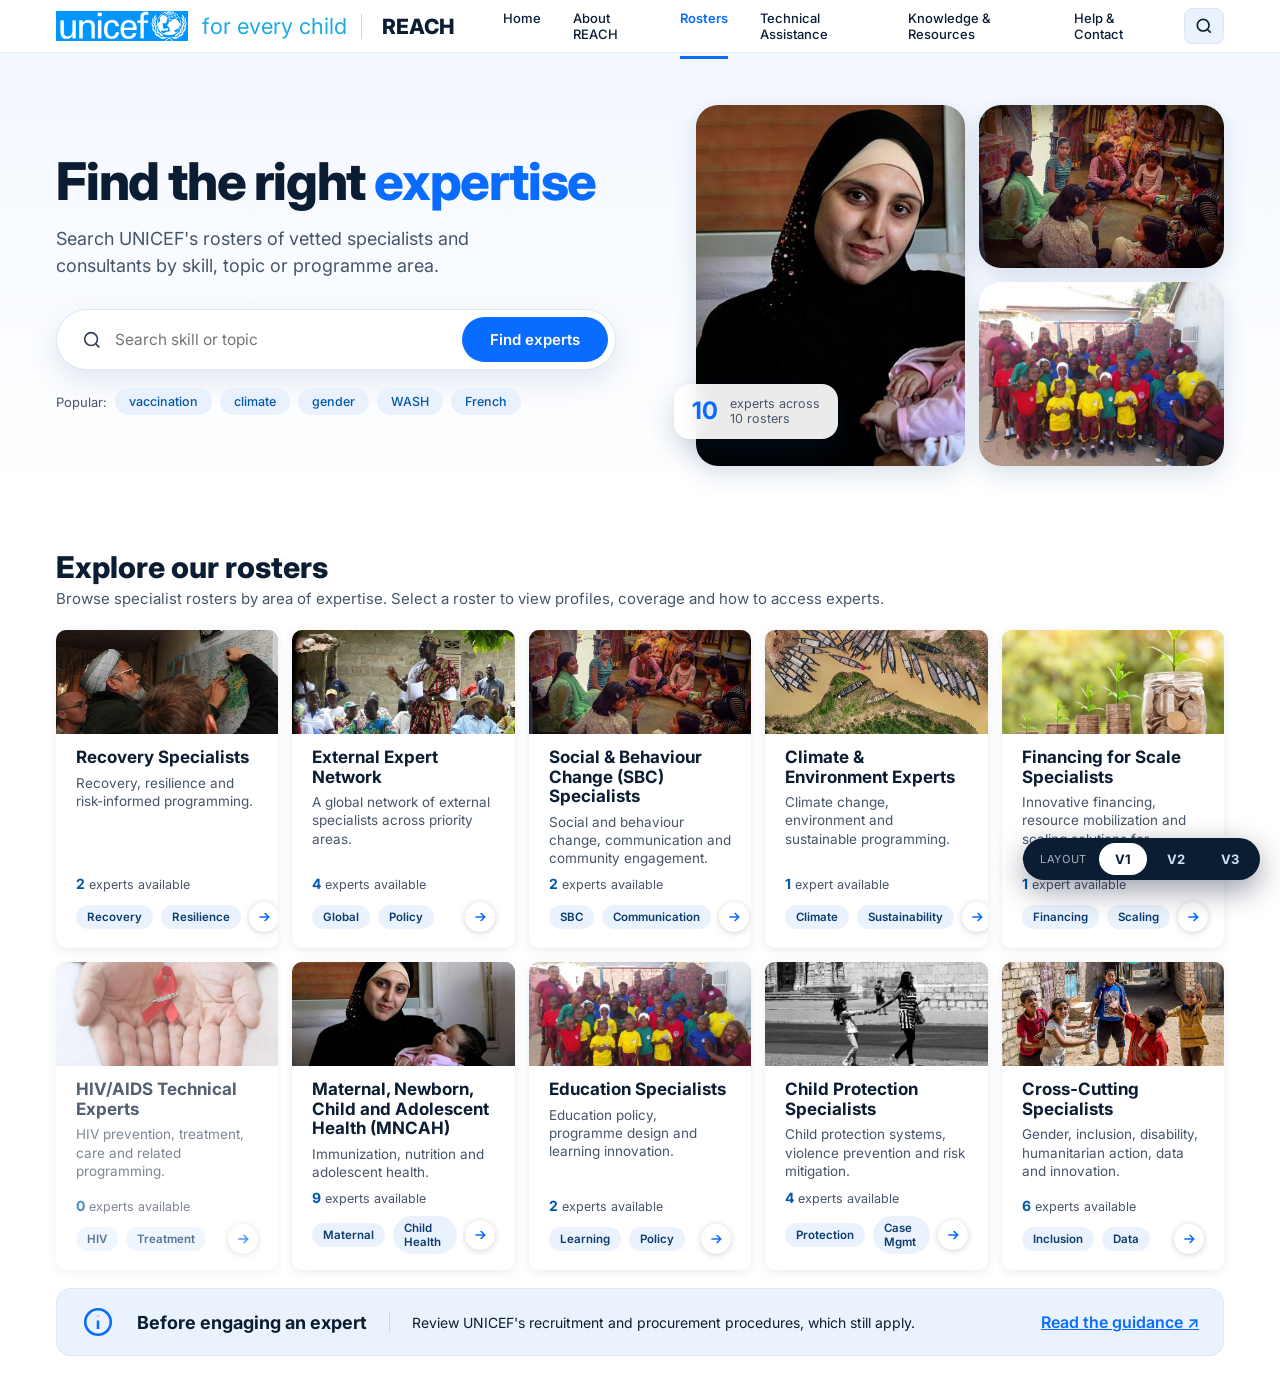
==== commit 278d7090: "feat: add Home V3 (premium) built from the supplied hero artwork Third layout behind the V1/V2/V3 to" ====
--- a/index.html
+++ b/index.html
@@ -6,8 +6,9 @@
   <title>REACH – Find the right expertise</title>
   <link rel="preconnect" href="https://fonts.googleapis.com" />
   <link rel="preconnect" href="https://fonts.gstatic.com" crossorigin />
-  <link href="https://fonts.googleapis.com/css2?family=Inter:wght@400;500;600;700;800&display=swap" rel="stylesheet" />
+  <link href="https://fonts.googleapis.com/css2?family=Inter:wght@400;500;600;700;800&family=Caveat:wght@600&display=swap" rel="stylesheet" />
   <link rel="stylesheet" href="v2.css" />
+  <link rel="stylesheet" href="v3.css" />
   <style>
     :root { --blue:#1CABE2; --brand:#0A6CFF; --dark:#0058AB; --ink:#0b1d33; --muted:#475569; --line:#dbe7f5; --tint:#eaf3fd; }
     * { box-sizing:border-box; }
@@ -98,6 +99,7 @@
   </div></section>
 
   <div id="v2"></div>
+  <div id="v3"></div>
 
   <main class="wrap">
     <div data-v="1">
@@ -106,7 +108,7 @@
     <div class="grid" id="rosters"></div>
     </div>
 
-    <div class="notice">
+    <div class="notice" data-v="1">
       <svg width="34" height="34" fill="none" stroke="#0A6CFF" stroke-width="1.8" viewBox="0 0 24 24"><circle cx="12" cy="12" r="9"/><path d="M12 11v6M12 7.5v.5"/></svg>
       <b>Before engaging an expert</b>
       <span>Review UNICEF's recruitment and procurement procedures, which still apply.</span>
@@ -118,11 +120,13 @@
     <span>Layout</span>
     <button type="button" role="radio" data-ver="1" aria-checked="true">V1</button>
     <button type="button" role="radio" data-ver="2" aria-checked="false">V2</button>
+    <button type="button" role="radio" data-ver="3" aria-checked="false">V3</button>
   </div>
 
   <script src="dashboard-data.js"></script>
   <script src="rosters.js"></script>
   <script src="v2.js"></script>
+  <script src="v3.js"></script>
   <script>
     const ARROW = '<svg width="16" height="16" fill="none" stroke="currentColor" stroke-width="2.4" viewBox="0 0 24 24"><path d="M5 12h14m-6-6 6 6-6 6"/></svg>';
     
@@ -155,11 +159,12 @@
       const set = v => { try { localStorage.setItem(KEY, v); } catch (e) {} };
       const fromUrl = new URLSearchParams(location.search).get('v');
       function apply(v, persist) {
-        v = v === '2' ? '2' : '1';
+        v = v === '2' || v === '3' ? v : '1';
         document.body.dataset.ver = v;
         if (v === '2') window.initHomeV2();
+        if (v === '3') window.initHomeV3();
         document.querySelectorAll('#verToggle [data-ver]').forEach(b => b.setAttribute('aria-checked', b.dataset.ver === v));
-        if (persist) { set(v); const u = new URL(location.href); v === '2' ? u.searchParams.set('v', '2') : u.searchParams.delete('v'); history.replaceState(null, '', u); }
+        if (persist) { set(v); const u = new URL(location.href); v !== '1' ? u.searchParams.set('v', v) : u.searchParams.delete('v'); history.replaceState(null, '', u); }
       }
       document.querySelectorAll('#verToggle [data-ver]').forEach(b => b.addEventListener('click', () => apply(b.dataset.ver, true)));
       apply(fromUrl || get() || '1', false);
--- a/v2.css
+++ b/v2.css
@@ -1,87 +1,81 @@
-/* Home V2 — immersive hero + bento roster tiles. Everything is scoped under #v2. */
-#v2 { --navy:#04162e; --navy2:#07306b; --glass:rgba(255,255,255,.08); --glass-b:rgba(255,255,255,.16); --cy:#46d4ff; }
+/* Home V2 — matches the supplied reference: light hero with arc-cropped photo + script tagline, bento photo tiles with
+   UNICEF-colour corner swooshes, and a two-part guidance banner. Scoped under #v2. */
+#v2 { --blue:#0A6CFF; --deep:#0058AB; --cyan:#1CABE2; --navy:#0b1d33; --ink:#1f2937; }
+body[data-ver="2"] { background:#fff; }
+body[data-ver="2"] main, body[data-ver="2"] .icon-btn { display:none; }
 #v2 .wrap { max-width:1440px; margin:0 auto; padding:0 56px; }
-#v2 .v2-hero { position:relative; overflow:visible; z-index:2; color:#fff; background:radial-gradient(1200px 520px at 85% -10%,#1b6dff55,transparent 60%),radial-gradient(900px 480px at -5% 110%,#00c2ff33,transparent 60%),linear-gradient(135deg,var(--navy) 0%,var(--navy2) 100%); }
-#v2 .v2-hero::before { content:""; position:absolute; inset:0; background-image:linear-gradient(rgba(255,255,255,.05) 1px,transparent 1px),linear-gradient(90deg,rgba(255,255,255,.05) 1px,transparent 1px); background-size:56px 56px; mask-image:radial-gradient(ellipse at 70% 30%,#000 10%,transparent 70%); -webkit-mask-image:radial-gradient(ellipse at 70% 30%,#000 10%,transparent 70%); pointer-events:none; }
-#v2 .v2-in > div { min-width:0; }
-#v2 .v2-in { position:relative; z-index:5; display:grid; grid-template-columns:1.1fr .9fr; gap:48px; align-items:center; padding-top:64px; padding-bottom:36px; }
-#v2 .v2-pill { display:inline-flex; align-items:center; gap:10px; background:var(--glass); border:1px solid var(--glass-b); border-radius:999px; padding:7px 16px 7px 12px; font-size:13px; font-weight:600; letter-spacing:.02em; backdrop-filter:blur(6px); }
-#v2 .v2-pill i { width:8px; height:8px; border-radius:50%; background:#3dffa3; box-shadow:0 0 0 0 #3dffa3aa; animation:v2pulse 2s infinite; }
-@keyframes v2pulse { 70% { box-shadow:0 0 0 10px #3dffa300; } 100% { box-shadow:0 0 0 0 #3dffa300; } }
-#v2 h1 { font-size:60px; line-height:1.02; letter-spacing:-1.8px; margin:22px 0 18px; font-weight:800; }
-#v2 h1 .grad { background:linear-gradient(90deg,#7fe3ff,#4d9bff 55%,#b8a6ff); -webkit-background-clip:text; background-clip:text; color:transparent; }
-#v2 .v2-lead { font-size:18px; line-height:1.55; color:#c7d9f2; max-width:540px; margin:0 0 30px; }
-#v2 .v2-cmd { position:relative; max-width:620px; }
-#v2 .v2-bar { display:flex; align-items:center; gap:10px; background:#fff; color:#0b1d33; border-radius:18px; padding:8px 8px 8px 18px; box-shadow:0 24px 60px rgba(0,10,40,.45),0 0 0 1px rgba(255,255,255,.4) inset; }
-#v2 .v2-bar:focus-within { box-shadow:0 24px 60px rgba(0,10,40,.45),0 0 0 3px #46d4ff88; }
-#v2 .v2-bar input { flex:1; min-width:0; border:0; outline:0; font:inherit; font-size:16.5px; padding:13px 0; background:transparent; color:#0b1d33; }
-#v2 .v2-bar kbd { font:600 12px 'Inter'; color:#64748b; border:1px solid #d5dfec; border-bottom-width:2px; border-radius:6px; padding:2px 8px; }
-#v2 .v2-go { border:0; background:linear-gradient(135deg,#0a6cff,#3b8cff); color:#fff; font:700 15px 'Inter'; padding:14px 26px; border-radius:12px; cursor:pointer; transition:transform .15s, box-shadow .15s; box-shadow:0 8px 18px rgba(10,108,255,.4); }
-#v2 .v2-go:hover { transform:translateY(-1px); box-shadow:0 12px 24px rgba(10,108,255,.5); }
-#v2 .v2-pop { position:absolute; left:0; right:0; top:calc(100% + 10px); background:#fff; color:#0b1d33; border-radius:16px; box-shadow:0 30px 70px rgba(0,10,40,.45); padding:8px; z-index:20; max-height:380px; overflow:auto; }
+/* ---------- hero ---------- */
+#v2 .v2-hero { position:relative; z-index:2; overflow-x:clip; background:linear-gradient(90deg,#d6eaf9 0%,#e6f2fc 36%,#f1f8fe 62%,#fbfdff 100%); }
+#v2 .v2-deco { position:absolute; inset:0; overflow:hidden; pointer-events:none; }
+#v2 .v2-deco::before { content:""; position:absolute; left:-210px; bottom:-150px; width:560px; height:250px; border-radius:50%; background:linear-gradient(60deg,#a9dcf7,#1CABE2 55%,#0A6CFF); transform:rotate(16deg); opacity:.92; }
+#v2 .v2-deco::after { content:""; position:absolute; left:-260px; bottom:-120px; width:620px; height:250px; border-radius:50%; background:linear-gradient(60deg,rgba(28,171,226,.0),rgba(28,171,226,.22)); transform:rotate(11deg); }
+#v2 .v2-heroin { position:relative; max-width:1440px; margin:0 auto; height:328px; padding:0 56px; }
+#v2 .v2-copy { position:absolute; left:56px; top:0; bottom:0; width:min(690px,52%); display:flex; flex-direction:column; justify-content:center; }
+#v2 .eyebrow { align-self:flex-start; font-size:15px; font-weight:600; letter-spacing:.32em; color:var(--navy); padding-bottom:6px; border-bottom:4px solid var(--blue); margin-bottom:14px; }
+#v2 h1 { font-size:58px; line-height:1.02; letter-spacing:-1.4px; margin:0 0 12px; font-weight:800; color:var(--navy); }
+#v2 .v2-lead { font-size:20px; line-height:1.3; color:var(--ink); max-width:600px; margin:0 0 22px; }
+#v2 .v2-cmd { position:relative; max-width:690px; }
+#v2 .v2-bar { display:flex; align-items:center; background:#fff; border-radius:14px; padding:8px 8px 8px 20px; box-shadow:0 6px 22px rgba(11,29,51,.13); }
+#v2 .v2-bar:focus-within { box-shadow:0 0 0 3px rgba(10,108,255,.25),0 6px 22px rgba(11,29,51,.13); }
+#v2 .v2-bar svg { flex:none; margin-right:14px; }
+#v2 .v2-bar input { flex:1; min-width:0; border:0; outline:0; font:400 15px 'Inter'; padding:12px 0; background:transparent; color:var(--ink); }
+#v2 .v2-go { border:0; background:var(--blue); color:#fff; font:600 17px 'Inter'; padding:14px 24px; border-radius:11px; cursor:pointer; transition:background .15s; }
+#v2 .v2-go:hover { background:var(--deep); }
+#v2 .v2-pop { position:absolute; left:0; right:0; top:calc(100% + 8px); background:#fff; color:var(--ink); border-radius:14px; box-shadow:0 18px 44px rgba(11,29,51,.22); padding:6px; z-index:30; max-height:360px; overflow:auto; }
 #v2 .v2-pop[hidden] { display:none; }
-#v2 .v2-pop h4 { margin:10px 12px 4px; font-size:11px; letter-spacing:.08em; text-transform:uppercase; color:#64748b; }
-#v2 .v2-opt { display:flex; align-items:center; gap:12px; padding:9px 12px; border-radius:10px; cursor:pointer; font-size:14.5px; }
+#v2 .v2-pop h4 { margin:10px 12px 4px; font-size:11px; letter-spacing:.08em; text-transform:uppercase; color:#64748b; font-weight:600; }
+#v2 .v2-opt { display:flex; align-items:center; gap:12px; padding:10px 12px; border-radius:8px; cursor:pointer; font-size:14.5px; }
 #v2 .v2-opt:hover, #v2 .v2-opt[aria-selected="true"] { background:#eaf3fd; }
-#v2 .v2-opt .ic { width:30px; height:30px; border-radius:9px; background:#eef4fc; display:grid; place-items:center; font-size:14px; flex:none; }
 #v2 .v2-opt small { color:#64748b; margin-left:auto; font-size:12.5px; white-space:nowrap; }
-#v2 .v2-quick { margin-top:18px; display:flex; flex-wrap:wrap; gap:8px; align-items:center; font-size:13px; color:#9fb8da; }
-#v2 .v2-quick button { background:var(--glass); border:1px solid var(--glass-b); color:#fff; border-radius:999px; padding:7px 15px; font:500 13px 'Inter'; cursor:pointer; backdrop-filter:blur(6px); transition:background .15s; }
-#v2 .v2-quick button:hover { background:rgba(255,255,255,.18); }
-/* visual collage */
-#v2 .v2-vis { position:relative; height:430px; }
-#v2 .v2-vis img { position:absolute; object-fit:cover; border-radius:22px; border:4px solid rgba(255,255,255,.9); box-shadow:0 24px 50px rgba(0,8,30,.5); }
-#v2 .v2-vis .p1 { width:250px; height:330px; left:2%; top:34px; transform:rotate(-6deg); object-position:25% 30%; animation:v2float 7s ease-in-out infinite; }
-#v2 .v2-vis .p2 { width:250px; height:210px; right:0; top:0; transform:rotate(5deg); animation:v2float 8s ease-in-out -2s infinite; }
-#v2 .v2-vis .p3 { width:230px; height:200px; right:6%; bottom:6px; transform:rotate(-3deg); animation:v2float 9s ease-in-out -4s infinite; }
-@keyframes v2float { 50% { translate:0 -10px; } }
-#v2 .fc { position:absolute; background:rgba(255,255,255,.95); color:#0b1d33; border-radius:16px; padding:12px 16px; box-shadow:0 16px 36px rgba(0,8,30,.4); display:flex; gap:12px; align-items:center; z-index:3; }
-#v2 .fc b { font-size:22px; line-height:1; color:#0a6cff; } #v2 .fc span { font-size:12px; color:#475569; line-height:1.3; }
-#v2 .fc.a { left:-6px; bottom:56px; } #v2 .fc.b { right:30%; top:-12px; }
-/* stats */
-#v2 .v2-stats { position:relative; display:grid; grid-template-columns:repeat(4,1fr); gap:14px; padding-bottom:44px; }
-#v2 .v2-stat { background:var(--glass); border:1px solid var(--glass-b); border-radius:16px; padding:16px 20px; backdrop-filter:blur(8px); }
-#v2 .v2-stat b { display:block; font-size:32px; line-height:1.1; letter-spacing:-.5px; } #v2 .v2-stat span { font-size:13px; color:#b4c9e8; }
-/* tiles section */
-#v2 .v2-sec { padding-top:44px; }
-#v2 .v2-sec-h { display:flex; align-items:flex-end; justify-content:space-between; gap:24px; flex-wrap:wrap; margin-bottom:22px; }
-#v2 .v2-sec-h h2 { font-size:34px; font-weight:800; letter-spacing:-.8px; margin:0 0 4px; } #v2 .v2-sec-h p { margin:0; color:#475569; font-size:15px; }
-#v2 .v2-ctl { display:flex; gap:10px; align-items:center; flex-wrap:wrap; }
-#v2 .seg { display:inline-flex; background:#e8eff9; border-radius:11px; padding:3px; }
-#v2 .seg button { border:0; background:transparent; font:600 13px 'Inter'; color:#475569; padding:8px 14px; border-radius:9px; cursor:pointer; }
-#v2 .seg button[aria-pressed="true"] { background:#fff; color:#0058AB; box-shadow:0 1px 4px rgba(15,60,120,.18); }
-#v2 .flt { display:flex; align-items:center; gap:8px; background:#fff; border:1px solid var(--line); border-radius:11px; padding:0 12px; }
-#v2 .flt input { border:0; outline:0; font:500 13.5px 'Inter'; padding:10px 0; width:170px; background:transparent; }
-#v2 .flt:focus-within { border-color:#0A6CFF; }
-#v2 .v2-grid { display:grid; grid-template-columns:repeat(4,1fr); grid-auto-rows:216px; gap:16px; grid-auto-flow:dense; }
-#v2 .tile { position:relative; border-radius:22px; overflow:hidden; color:#fff; isolation:isolate; display:flex; flex-direction:column; justify-content:flex-end; padding:20px; outline-offset:3px; box-shadow:0 6px 18px rgba(15,60,120,.14); opacity:0; transform:translateY(14px); animation:v2in .55s cubic-bezier(.2,.7,.2,1) forwards; animation-delay:calc(var(--i)*55ms); transition:box-shadow .25s; }
+/* photo panel with arc-shaped left edge */
+#v2 .v2-art { position:absolute; top:0; bottom:0; right:min(0px,calc((100% - 100vw)/2)); width:calc(44% + max(0px,(100vw - 100%)/2)); pointer-events:none; }
+#v2 .v2-art .ring, #v2 .v2-art .pic { position:absolute; top:0; bottom:0; right:0; clip-path:ellipse(100% 112% at 100% 50%); }
+#v2 .v2-art .ring { left:0; background:#cfe6f7; }
+#v2 .v2-art .pic { left:22px; background:#0058AB url(assets/photos/lg/sbc.jpg) 60% 38%/cover no-repeat; }
+#v2 .v2-art .pic::before { content:""; position:absolute; inset:0; background:linear-gradient(90deg,rgba(0,88,171,.05) 0%,rgba(0,88,171,.55) 55%,rgba(0,70,150,.85) 100%); }
+#v2 .tag { position:absolute; right:calc(max(0px,(100vw - 1440px)/2) + 56px); top:50%; transform:translateY(-52%) rotate(-9deg); color:#fff; font:600 46px/1.04 'Caveat','Segoe Script','Brush Script MT',cursive; text-shadow:0 2px 14px rgba(0,30,80,.45); }
+#v2 .tag svg { display:block; margin:6px 0 0 18px; width:150px; height:22px; }
+/* ---------- rosters ---------- */
+#v2 .v2-sec { padding-top:26px; }
+#v2 .v2-sec-h { display:flex; align-items:center; justify-content:space-between; gap:20px; margin:0 0 16px; }
+#v2 .v2-sec-h h2 { font-size:36px; font-weight:800; letter-spacing:-1px; margin:0; color:var(--navy); }
+#v2 .viewall { background:none; border:0; font:600 16px 'Inter'; color:var(--blue); cursor:pointer; display:inline-flex; align-items:center; gap:8px; padding:0; text-decoration:underline; text-underline-offset:3px; }
+#v2 .v2-grid, #v2 .v2-more { display:grid; gap:14px; }
+#v2 .v2-grid { grid-template-columns:1.52fr repeat(4,1fr); grid-auto-rows:196px; }
+#v2 .v2-more { grid-template-columns:repeat(4,1fr); grid-auto-rows:190px; margin-top:14px; }
+#v2 .v2-more[hidden] { display:none; }
+#v2 .tile { position:relative; display:block; overflow:hidden; border-radius:22px; color:#fff; text-decoration:none; background:#0b3d6e; box-shadow:0 6px 18px rgba(0,30,80,.2); isolation:isolate; opacity:0; transform:translateY(10px); animation:v2in .5s ease forwards; animation-delay:calc(var(--i)*45ms); transition:box-shadow .25s, transform .25s; outline-offset:3px; }
 @keyframes v2in { to { opacity:1; transform:none; } }
-#v2 .tile:hover { box-shadow:0 18px 38px rgba(15,60,120,.3); }
-#v2 .tile:focus-visible { outline:3px solid #0A6CFF; }
-#v2 .tile.xl { grid-column:span 2; grid-row:span 2; padding:28px; } #v2 .tile.wide { grid-column:span 2; }
-#v2 .tile .bg { position:absolute; inset:0; z-index:-2; background-size:cover; background-position:var(--pos); transition:transform .6s cubic-bezier(.2,.7,.2,1); }
-#v2 .tile:hover .bg { transform:scale(1.07); }
-#v2 .tile::after { content:""; position:absolute; inset:0; z-index:-1; background:linear-gradient(180deg,rgba(4,22,46,.05) 20%,rgba(4,22,46,.86) 100%); }
-#v2 .tile.zero .bg { filter:grayscale(1) brightness(.8); } #v2 .tile.zero { opacity:.85; }
-#v2 .badge { position:absolute; top:16px; left:16px; display:flex; align-items:baseline; gap:6px; background:rgba(255,255,255,.92); color:#0b1d33; border-radius:12px; padding:6px 12px; backdrop-filter:blur(6px); }
-#v2 .badge b { font-size:20px; color:#0a6cff; line-height:1; } #v2 .badge span { font-size:12px; color:#475569; font-weight:600; }
-#v2 .tile.zero .badge b { color:#94a3b8; }
-#v2 .tile h3 { margin:0 0 4px; font-size:19px; line-height:1.15; font-weight:700; max-width:90%; text-shadow:0 1px 8px rgba(0,0,0,.4); }
-#v2 .tile.xl h3 { font-size:32px; letter-spacing:-.6px; margin-bottom:8px; }
-#v2 .tile p { margin:0 0 12px; font-size:13.5px; line-height:1.4; color:#dbe7f7; display:none; max-width:440px; }
-#v2 .tile.xl p, #v2 .tile.wide p { display:block; }
-#v2 .tile.wide h3 { font-size:23px; }
-#v2 .tl-foot { display:flex; align-items:center; gap:10px; }
-#v2 .tags { display:flex; gap:6px; flex-wrap:wrap; flex:1; }
-#v2 .tags span { font-size:11.5px; font-weight:600; padding:4px 10px; border-radius:999px; background:rgba(255,255,255,.18); border:1px solid rgba(255,255,255,.28); backdrop-filter:blur(6px); }
-#v2 .av { display:flex; } #v2 .av i { width:28px; height:28px; border-radius:50%; background:#0A6CFF; border:2px solid #fff; color:#fff; font:700 10.5px 'Inter'; display:grid; place-items:center; font-style:normal; margin-left:-8px; }
-#v2 .av i:first-child { margin-left:0; } #v2 .av i:nth-child(2) { background:#1CABE2; } #v2 .av i:nth-child(3) { background:#003F7F; }
-#v2 .go { width:36px; height:36px; border-radius:50%; background:#fff; color:#0A6CFF; display:grid; place-items:center; flex:none; transition:transform .25s, background .25s, color .25s; }
-#v2 .tile:hover .go, #v2 .tile:focus-visible .go { transform:translateX(4px) rotate(-45deg); background:#0A6CFF; color:#fff; }
-#v2 .soon { font-size:11.5px; font-weight:700; letter-spacing:.06em; text-transform:uppercase; color:#cbd5e1; margin-bottom:6px; }
-#v2 .none { grid-column:1/-1; text-align:center; padding:50px; color:#475569; background:#fff; border:1px dashed #b9cbe4; border-radius:16px; }
-#v2 .v2-note-gap { height:8px; }
-/* toggle (lives outside #v2 so it works in both versions) */
+#v2 .tile:hover { box-shadow:0 14px 30px rgba(0,30,80,.3); transform:translateY(-3px); }
+#v2 .tile:focus-visible { outline:3px solid var(--cyan); }
+#v2 .tile > img { position:absolute; inset:0; width:100%; height:100%; object-fit:cover; object-position:var(--pos); z-index:-3; transition:transform .6s ease; }
+#v2 .tile:hover > img { transform:scale(1.05); }
+#v2 .tile::before { content:""; position:absolute; inset:0; z-index:-2; background:linear-gradient(180deg,rgba(0,15,40,0) 38%,rgba(0,15,40,.82) 100%); }
+#v2 .tile::after { content:""; position:absolute; right:-9%; bottom:-24%; width:44%; height:62%; z-index:-1; border-radius:100% 0 0 0; transform:rotate(-14deg); background:linear-gradient(135deg,var(--c1),var(--c2)); }
+#v2 .tile .cap { position:absolute; left:0; right:0; bottom:0; padding:16px 18px; }
+#v2 .tile h3 { margin:0; font-size:21px; line-height:1.12; font-weight:700; letter-spacing:-.4px; max-width:88%; text-shadow:0 1px 10px rgba(0,0,0,.35); }
+#v2 .tile .n { display:block; margin-top:4px; font-size:13px; font-weight:500; opacity:.88; }
+#v2 .tile.xl { grid-row:span 2; }
+#v2 .tile.xl::after { right:-14%; bottom:-14%; width:70%; height:46%; border-radius:100% 0 0 0; transform:rotate(-8deg); }
+#v2 .tile.xl .cap { padding:26px 26px 28px; }
+#v2 .tile.xl h3 { font-size:38px; line-height:1.05; letter-spacing:-1px; max-width:80%; margin-bottom:12px; }
+#v2 .tile.xl p { margin:0 0 18px; font-size:17px; line-height:1.3; max-width:300px; }
+#v2 .tile.xl .n { display:none; }
+#v2 .btn-w { display:inline-flex; align-items:center; gap:10px; background:#fff; color:var(--blue); font:600 16px 'Inter'; padding:11px 22px; border-radius:999px; }
+#v2 .tile .p { display:none; } #v2 .tile.xl .p { display:block; }
+#v2 .tile.zero > img { filter:grayscale(.85) brightness(.9); }
+/* ---------- guidance banner ---------- */
+#v2 .v2-banner { position:relative; overflow:hidden; display:grid; grid-template-columns:1fr auto 1fr; align-items:center; gap:28px; margin:26px 0 36px; padding:26px 56px; border-radius:26px; background:linear-gradient(90deg,#e6f2fd 0%,#dcecfb 100%); }
+#v2 .v2-banner::after { content:""; position:absolute; right:-170px; bottom:-130px; width:380px; height:180px; border-radius:50%; background:linear-gradient(120deg,#a9dcf7,#1CABE2 60%,#0A6CFF); transform:rotate(-24deg); opacity:.9; }
+#v2 .v2-banner::before { content:""; position:absolute; left:-190px; bottom:-135px; width:380px; height:180px; border-radius:50%; background:linear-gradient(60deg,#a9dcf7,#1CABE2 60%,#0A6CFF); transform:rotate(24deg); opacity:.9; }
+#v2 .v2-banner > * { position:relative; z-index:1; }
+#v2 .v2-banner .blk { display:flex; align-items:center; justify-content:space-between; gap:20px; }
+#v2 .v2-banner h3 { margin:0 0 4px; font-size:24px; font-weight:800; letter-spacing:-.5px; color:var(--navy); }
+#v2 .v2-banner p { margin:0; font-size:16px; color:var(--ink); line-height:1.35; }
+#v2 .v2-banner .sep { width:1.5px; align-self:stretch; background:#0A6CFF; opacity:.7; }
+#v2 .btn-o { flex:none; display:inline-flex; align-items:center; gap:8px; border:1.5px solid var(--blue); border-radius:999px; padding:11px 20px; color:var(--blue); font:600 15.5px 'Inter'; text-decoration:none; background:rgba(255,255,255,.35); transition:background .15s, color .15s; }
+#v2 .btn-o:hover { background:var(--blue); color:#fff; }
+/* toggle (outside #v2) */
 #verToggle { position:fixed; right:20px; bottom:20px; z-index:100; display:flex; align-items:center; gap:4px; background:#0b1d33; color:#fff; border-radius:999px; padding:5px; box-shadow:0 10px 30px rgba(0,10,40,.4); font-family:'Inter',sans-serif; }
 #verToggle span { font-size:11px; letter-spacing:.06em; text-transform:uppercase; opacity:.65; padding:0 8px 0 12px; }
 #verToggle button { border:0; background:transparent; color:#cfe0f7; font:700 13px 'Inter'; padding:8px 16px; border-radius:999px; cursor:pointer; transition:background .15s, color .15s; }
@@ -89,8 +83,6 @@
 #verToggle button:focus-visible { outline:2px solid #46d4ff; outline-offset:2px; }
 body[data-ver="2"] [data-v="1"] { display:none !important; }
 body[data-ver="1"] #v2 { display:none; }
-@media (max-width:1100px){ #v2 .v2-in{grid-template-columns:minmax(0,1fr);} #v2 .v2-vis{display:none;} #v2 .v2-grid{grid-template-columns:repeat(2,1fr);} #v2 .v2-stats{grid-template-columns:repeat(2,1fr);} #v2 h1{font-size:46px;} }
-@media (max-width:640px){ #v2 .v2-go{padding:13px 16px;} #v2 .v2-bar{padding-left:12px;} #v2 .v2-bar svg{display:none;} #v2 .wrap{padding:0 18px;} #v2 .v2-grid{grid-template-columns:1fr; grid-auto-rows:200px;} #v2 .tile.xl,#v2 .tile.wide{grid-column:auto; grid-row:auto;} #v2 .tile.xl h3{font-size:22px;} #v2 .tile.xl p,#v2 .tile.wide p{display:none;} #v2 h1{font-size:36px;} #v2 .v2-bar kbd{display:none;} #verToggle span{display:none;} }
-@media (prefers-reduced-motion:reduce){ #v2 *,#v2 *::before { animation:none !important; transition:none !important; } #v2 .tile{opacity:1; transform:none;} }
-#v2 .tile:not(.xl):not(.wide) .av { display:none; }
-#v2 .v2-sec { position:relative; z-index:1; }
+@media (max-width:1100px){ #v2 .v2-heroin{height:auto; padding:0;} #v2 .v2-copy{position:static; width:auto; padding:40px 36px 28px;} #v2 .v2-art{position:relative; right:auto; width:auto; height:230px;} #v2 .tag{right:8%;} #v2 h1{font-size:44px;} #v2 .v2-grid{grid-template-columns:repeat(2,1fr); grid-auto-rows:auto;} #v2 .v2-more{grid-auto-rows:auto;} #v2 .tile{height:190px;} #v2 .tile.xl{grid-column:1/-1; grid-row:auto; margin:0; height:360px;} #v2 .v2-more{grid-template-columns:repeat(2,1fr);} #v2 .v2-banner{grid-template-columns:1fr; gap:20px;} #v2 .v2-banner .sep{display:none;} }
+@media (max-width:640px){ #v2 .wrap{padding:0 18px;} #v2 .v2-copy{padding:30px 18px 22px;} #v2 h1{font-size:34px; letter-spacing:-1px;} #v2 .v2-lead{font-size:16px;} #v2 .v2-go{padding:13px 14px; font-size:15px;} #v2 .tag{font-size:32px;} #v2 .tile h3{font-size:17px;} #v2 .tile{height:170px;} #v2 .tile.xl{height:300px;} #v2 .tile.xl h3{font-size:28px;} #v2 .v2-sec-h{margin:0 6px 10px;} #v2 .v2-sec-h h2{font-size:26px;} #v2 .v2-banner{padding:22px 20px;} #v2 .v2-banner .blk{flex-direction:column; align-items:flex-start; gap:14px;} #verToggle span{display:none;} }
+@media (prefers-reduced-motion:reduce){ #v2 *,#v2 *::before,#v2 *::after { animation:none !important; transition:none !important; } #v2 .tile{opacity:1; transform:none;} }
--- a/v3.css
+++ b/v3.css
@@ -0,0 +1,117 @@
+/* Home V3 — premium: full-bleed photographic hero (supplied artwork), glass stats card, featured bento tiles. Scoped under #v3. */
+#v3 { --blue:#0A6CFF; --deep:#0058AB; --cyan:#1CABE2; --navy:#0b1d33; --ink:#1f2937; --hair:rgba(11,29,51,.08); }
+body[data-ver="3"] { background:#fff; }
+body[data-ver="3"] header.nav, body[data-ver="3"] main, body[data-ver="3"] #v2, body[data-ver="3"] [data-v="1"] { display:none !important; }
+body[data-ver="1"] #v3, body[data-ver="2"] #v3 { display:none; }
+#v3 .wrap { max-width:1440px; margin:0 auto; padding:0 56px; }
+/* ---------- header ---------- */
+#v3 .v3-nav { position:sticky; top:0; z-index:40; background:rgba(255,255,255,.92); backdrop-filter:blur(10px); border-bottom:1px solid rgba(11,29,51,.05); }
+#v3 .v3-nav .wrap { display:grid; grid-template-columns:1fr auto 1fr; align-items:center; height:60px; }
+#v3 .v3-logo { display:flex; align-items:center; gap:14px; text-decoration:none; color:inherit; }
+#v3 .v3-logo img { height:28px; } #v3 .v3-logo .tag { color:var(--cyan); font-size:20px; } #v3 .v3-logo .reach { font-weight:800; font-size:19px; border-left:1px solid #cbd5e1; padding-left:18px; letter-spacing:.2px; }
+#v3 .v3-links { display:flex; gap:44px; font-size:15px; font-weight:500; }
+#v3 .v3-links a { color:var(--navy); text-decoration:none; padding:19px 0 17px; border-bottom:3px solid transparent; }
+#v3 .v3-links a.on { font-weight:700; border-bottom-color:var(--blue); }
+#v3 .v3-tools { display:flex; justify-content:flex-end; align-items:center; gap:22px; }
+#v3 .v3-tools .u { width:36px; height:36px; border-radius:50%; background:var(--blue); display:grid; place-items:center; }
+/* ---------- hero ---------- */
+#v3 .v3-hero { position:relative; z-index:2; min-height:455px; background:linear-gradient(90deg,#fafdff 0%,#fafdff 52%,#dcedfc 100%); overflow-x:clip; }
+#v3 .v3-bg { position:absolute; inset:0; background:url(assets/v3/hero.jpg) 62.5% -1.6vw/61.5vw auto no-repeat; -webkit-mask-image:linear-gradient(90deg,#000 0%,#000 68%,transparent 84%); mask-image:linear-gradient(90deg,#000 0%,#000 68%,transparent 84%); }
+#v3 .v3-hero-in { position:relative; min-height:455px; }
+#v3 .v3-copy { position:absolute; left:56px; top:0; bottom:0; width:min(780px,56%); display:flex; flex-direction:column; justify-content:center; padding-bottom:34px; }
+#v3 .eyebrow { font-size:14px; font-weight:600; letter-spacing:.34em; color:var(--navy); margin-bottom:18px; }
+#v3 h1 { font-size:64px; line-height:1.02; letter-spacing:-2.2px; margin:0 0 18px; font-weight:800; color:var(--navy); }
+#v3 h1 em { position:relative; font-style:italic; color:var(--blue); font-weight:700; white-space:nowrap; letter-spacing:-1.5px; }
+#v3 { overflow-x:clip; }
+#v3 h1 em svg { position:absolute; left:6%; right:0; bottom:-14px; width:88%; height:18px; }
+#v3 .v3-lead { font-size:19px; line-height:1.35; color:var(--ink); max-width:470px; margin:0 0 28px; }
+#v3 .v3-cmd { position:relative; max-width:764px; }
+#v3 .v3-bar { display:flex; align-items:center; background:#fff; border:1.5px solid rgba(10,108,255,.28); border-radius:16px; padding:7px 7px 7px 20px; box-shadow:0 12px 34px rgba(10,108,255,.14),0 2px 6px rgba(11,29,51,.06); transition:box-shadow .2s, border-color .2s; }
+#v3 .v3-bar:focus-within { border-color:var(--blue); box-shadow:0 0 0 4px rgba(10,108,255,.16),0 12px 34px rgba(10,108,255,.18); }
+#v3 .v3-bar svg { flex:none; margin-right:14px; }
+#v3 .v3-bar input { flex:1; min-width:0; border:0; outline:0; font:400 16px 'Inter'; padding:14px 0; background:transparent; color:var(--ink); }
+#v3 .v3-go { border:0; background:linear-gradient(180deg,#1f7bff,#0A6CFF); color:#fff; font:600 17px 'Inter'; padding:15px 30px; border-radius:11px; cursor:pointer; box-shadow:0 6px 14px rgba(10,108,255,.35); transition:transform .15s, box-shadow .15s; }
+#v3 .v3-go:hover { transform:translateY(-1px); box-shadow:0 10px 20px rgba(10,108,255,.42); }
+#v3 .v3-pop { position:absolute; left:0; right:0; top:calc(100% + 10px); background:#fff; border-radius:16px; box-shadow:0 22px 54px rgba(11,29,51,.24); padding:8px; z-index:30; max-height:360px; overflow:auto; }
+#v3 .v3-pop[hidden] { display:none; }
+#v3 .v3-pop h4 { margin:10px 12px 4px; font-size:11px; letter-spacing:.08em; text-transform:uppercase; color:#64748b; font-weight:600; }
+#v3 .v3-opt { display:flex; align-items:center; gap:12px; padding:10px 12px; border-radius:10px; cursor:pointer; font-size:14.5px; }
+#v3 .v3-opt:hover, #v3 .v3-opt[aria-selected="true"] { background:#eaf3fd; }
+#v3 .v3-opt small { color:#64748b; margin-left:auto; font-size:12.5px; white-space:nowrap; }
+#v3 .v3-pop-row { margin-top:18px; display:flex; flex-wrap:wrap; gap:10px; align-items:center; font-size:15px; color:var(--ink); }
+#v3 .v3-pop-row button { border:1px solid rgba(11,29,51,.08); background:rgba(255,255,255,.8); backdrop-filter:blur(6px); color:var(--navy); border-radius:999px; padding:9px 20px; font:500 14.5px 'Inter'; cursor:pointer; transition:background .15s, box-shadow .15s; }
+#v3 .v3-pop-row button:hover { background:#fff; box-shadow:0 4px 12px rgba(11,29,51,.1); }
+/* glass stats card */
+#v3 .v3-stats { position:absolute; right:56px; top:62px; width:252px; padding:8px 22px; border-radius:22px; background:rgba(255,255,255,.62); backdrop-filter:blur(16px) saturate(1.3); -webkit-backdrop-filter:blur(16px) saturate(1.3); border:1px solid rgba(255,255,255,.85); box-shadow:0 20px 50px rgba(10,60,140,.16); }
+#v3 .v3-stats .row { display:flex; align-items:center; gap:18px; padding:17px 0; }
+#v3 .v3-stats .row + .row { border-top:1px solid rgba(11,29,51,.1); }
+#v3 .v3-stats svg { flex:none; width:38px; height:38px; color:#1b2b43; }
+#v3 .v3-stats b { display:block; font-size:25px; line-height:1.1; letter-spacing:-.6px; color:var(--navy); } #v3 .v3-stats span { font-size:14.5px; color:#3a4a60; }
+/* ---------- rosters ---------- */
+#v3 .v3-sec { padding-top:34px; }
+#v3 .v3-sec-h { display:flex; align-items:center; justify-content:space-between; margin-bottom:20px; }
+#v3 .v3-sec-h h2 { font-size:32px; font-weight:800; letter-spacing:-1px; margin:0; color:var(--navy); }
+#v3 .viewall { background:none; border:0; font:600 16px 'Inter'; color:var(--blue); cursor:pointer; display:inline-flex; align-items:center; gap:8px; padding:0; text-decoration:underline; text-underline-offset:4px; }
+#v3 .v3-bento { display:grid; grid-template-columns:36.6% 1fr; gap:14px; }
+#v3 .v3-right { display:grid; grid-template-columns:repeat(12,1fr); grid-template-rows:repeat(2,166px); gap:14px; }
+#v3 .v3-right .tile:nth-child(-n+3) { grid-column:span 4; } #v3 .v3-right .tile:nth-child(n+4) { grid-column:span 3; }
+#v3 .v3-more { display:grid; grid-template-columns:repeat(4,1fr); grid-auto-rows:166px; gap:14px; margin-top:14px; }
+#v3 .v3-more[hidden] { display:none; }
+#v3 .tile { position:relative; display:block; overflow:hidden; border-radius:20px; color:#fff; text-decoration:none; background:#0b3d6e; box-shadow:0 10px 26px rgba(11,29,51,.18); isolation:isolate; opacity:0; transform:translateY(12px); animation:v3in .6s cubic-bezier(.2,.7,.2,1) forwards; animation-delay:calc(var(--i)*55ms); transition:transform .3s cubic-bezier(.2,.7,.2,1), box-shadow .3s; outline-offset:3px; }
+@keyframes v3in { to { opacity:1; transform:none; } }
+#v3 .tile:hover { transform:translateY(-4px); box-shadow:0 22px 44px rgba(11,29,51,.28); }
+#v3 .tile:focus-visible { outline:3px solid var(--cyan); }
+#v3 .tile > img { position:absolute; inset:0; width:100%; height:100%; object-fit:cover; object-position:var(--pos); z-index:-3; transition:transform .7s cubic-bezier(.2,.7,.2,1); }
+#v3 .tile:hover > img { transform:scale(1.06); }
+#v3 .tile::before { content:""; position:absolute; inset:0; z-index:-2; background:linear-gradient(180deg,rgba(5,20,45,0) 35%,rgba(5,20,45,.8) 100%); }
+#v3 .tile .sw { position:absolute; right:-10%; bottom:-30%; width:46%; height:70%; z-index:-1; border-radius:100% 0 0 0; transform:rotate(-14deg); background:linear-gradient(135deg,var(--c1),var(--c2)); }
+#v3 .tile .sw2 { position:absolute; right:-4%; bottom:-38%; width:40%; height:62%; z-index:-1; border-radius:100% 0 0 0; transform:rotate(-24deg); background:linear-gradient(135deg,var(--c3),var(--c1)); opacity:.85; }
+#v3 .tile .cap { position:absolute; left:0; right:0; bottom:0; padding:16px 18px; }
+#v3 .tile h3 { margin:0; font-size:21px; line-height:1.1; font-weight:700; letter-spacing:-.5px; max-width:86%; text-shadow:0 2px 12px rgba(0,0,0,.4); }
+#v3 .tile .n { display:block; margin-top:5px; font-size:12.5px; font-weight:500; opacity:.88; }
+#v3 .tile.zero > img { filter:grayscale(.85) brightness(.9); }
+#v3 .tile.feat { height:346px; border-radius:24px; }
+#v3 .tile.feat::before { background:linear-gradient(180deg,rgba(8,22,48,.1) 0%,rgba(8,22,48,.2) 40%,rgba(8,22,48,.78) 100%); }
+#v3 .tile.feat .sw { right:-8%; bottom:-26%; width:70%; height:56%; border-radius:100% 0 0 0; transform:rotate(-9deg); }
+#v3 .tile.feat .sw2 { right:2%; bottom:-34%; width:60%; height:50%; transform:rotate(-14deg); }
+#v3 .feat .tagf { position:absolute; left:32px; top:30px; font-size:12.5px; font-weight:600; letter-spacing:.3em; padding:5px 12px 5px 14px; border:1px solid rgba(255,255,255,.55); border-radius:4px; background:rgba(255,255,255,.1); backdrop-filter:blur(4px); }
+#v3 .feat .cap { padding:0 32px 30px; top:auto; }
+#v3 .feat h3 { font-size:44px; line-height:1.0; letter-spacing:-1.4px; max-width:80%; margin-bottom:14px; }
+#v3 .feat p { margin:0 0 20px; font-size:18px; line-height:1.3; max-width:330px; color:rgba(255,255,255,.92); }
+#v3 .btn-w { display:inline-flex; align-items:center; gap:10px; background:#fff; color:var(--navy); font:600 16px 'Inter'; padding:12px 24px; border-radius:999px; box-shadow:0 8px 20px rgba(0,0,0,.2); }
+#v3 .btn-w svg { color:var(--blue); }
+#v3 .feat .cnt { font-size:13.5px; font-weight:500; opacity:.9; margin-bottom:14px; display:block; }
+/* ---------- guidance banner ---------- */
+#v3 .v3-guide { position:relative; overflow:hidden; display:flex; align-items:center; gap:30px; margin:26px 0 40px; padding:24px 40px; border-radius:22px; background:linear-gradient(90deg,#e8f2fd 0%,#eef6fe 100%); box-shadow:0 10px 30px rgba(10,108,255,.08); }
+#v3 .v3-guide svg.ic { flex:none; width:46px; height:46px; color:var(--blue); }
+#v3 .v3-guide h3 { margin:0; font-size:26px; font-weight:800; letter-spacing:-.6px; color:var(--navy); white-space:nowrap; }
+#v3 .v3-guide .sep { align-self:stretch; width:1.5px; background:rgba(10,108,255,.55); }
+#v3 .v3-guide p { margin:0; flex:1; font-size:16.5px; color:var(--ink); }
+#v3 .v3-guide p b { font-weight:700; }
+#v3 .btn-o { flex:none; display:inline-flex; align-items:center; gap:10px; border:1.5px solid var(--blue); border-radius:999px; padding:13px 30px; color:var(--blue); font:600 17px 'Inter'; text-decoration:none; background:rgba(255,255,255,.7); transition:background .15s, color .15s; }
+#v3 .btn-o:hover { background:var(--blue); color:#fff; }
+/* ---------- responsive ---------- */
+@media (max-width:1100px){
+  #v3 .v3-nav .wrap { grid-template-columns:auto 1fr; } #v3 .v3-links { display:none; }
+  #v3 .v3-hero, #v3 .v3-hero-in { min-height:0; }
+  #v3 .v3-bg { position:relative; height:300px; background-size:cover; background-position:70% 8%; order:2; -webkit-mask-image:none; mask-image:none; }
+  #v3 .v3-hero { display:flex; flex-direction:column; } #v3 .v3-hero-in { order:1; }
+  #v3 .v3-copy { position:static; width:auto; padding:40px 36px 30px; }
+  #v3 .v3-stats { position:static; display:flex; width:auto; margin:0 36px 28px; padding:6px 18px; } #v3 .v3-stats .row { flex:1; padding:12px 0; } #v3 .v3-stats .row + .row { border-top:0; border-left:1px solid rgba(11,29,51,.1); padding-left:16px; margin-left:16px; }
+  #v3 h1 { font-size:48px; }
+  #v3 .v3-bento { grid-template-columns:1fr; } #v3 .tile.feat { height:320px; }
+  #v3 .v3-right { grid-template-columns:repeat(2,1fr); grid-template-rows:none; grid-auto-rows:170px; }
+  #v3 .v3-right .tile:nth-child(n) { grid-column:auto; } #v3 .v3-more { grid-template-columns:repeat(2,1fr); }
+  #v3 .v3-guide { flex-wrap:wrap; } #v3 .v3-guide .sep { display:none; } #v3 .v3-guide p { flex:1 1 100%; order:3; } #v3 .v3-guide .btn-o { order:4; }
+}
+@media (max-width:640px){
+  #v3 .wrap { padding:0 18px; } #v3 .v3-logo .tag { display:none; }
+  #v3 .v3-copy { padding:30px 18px 22px; } #v3 h1 { font-size:38px; letter-spacing:-1.2px; } #v3 .v3-lead { font-size:16px; }
+  #v3 .v3-go { padding:14px 16px; font-size:15px; } #v3 .v3-bar svg { display:none; } #v3 .v3-bar { padding-left:16px; }
+  #v3 .v3-stats { margin:0 18px 22px; flex-direction:column; } #v3 .v3-stats .row + .row { border-left:0; border-top:1px solid rgba(11,29,51,.1); padding-left:0; margin-left:0; }
+  #v3 .v3-bg { height:240px; background-size:cover; background-position:72% 8%; } #v3 h1 em { white-space:normal; }
+  #v3 .tile.feat h3 { font-size:30px; } #v3 .feat .cap { padding:0 20px 22px; } #v3 .feat .tagf { left:20px; top:20px; } #v3 .feat p { font-size:15px; }
+  #v3 .tile h3 { font-size:17px; } #v3 .v3-sec-h h2 { font-size:26px; }
+  #v3 .v3-guide { padding:22px 20px; } #v3 .v3-guide h3 { white-space:normal; font-size:22px; }
+}
+@media (prefers-reduced-motion:reduce){ #v3 *,#v3 *::before,#v3 *::after { animation:none !important; transition:none !important; } #v3 .tile{opacity:1; transform:none;} }
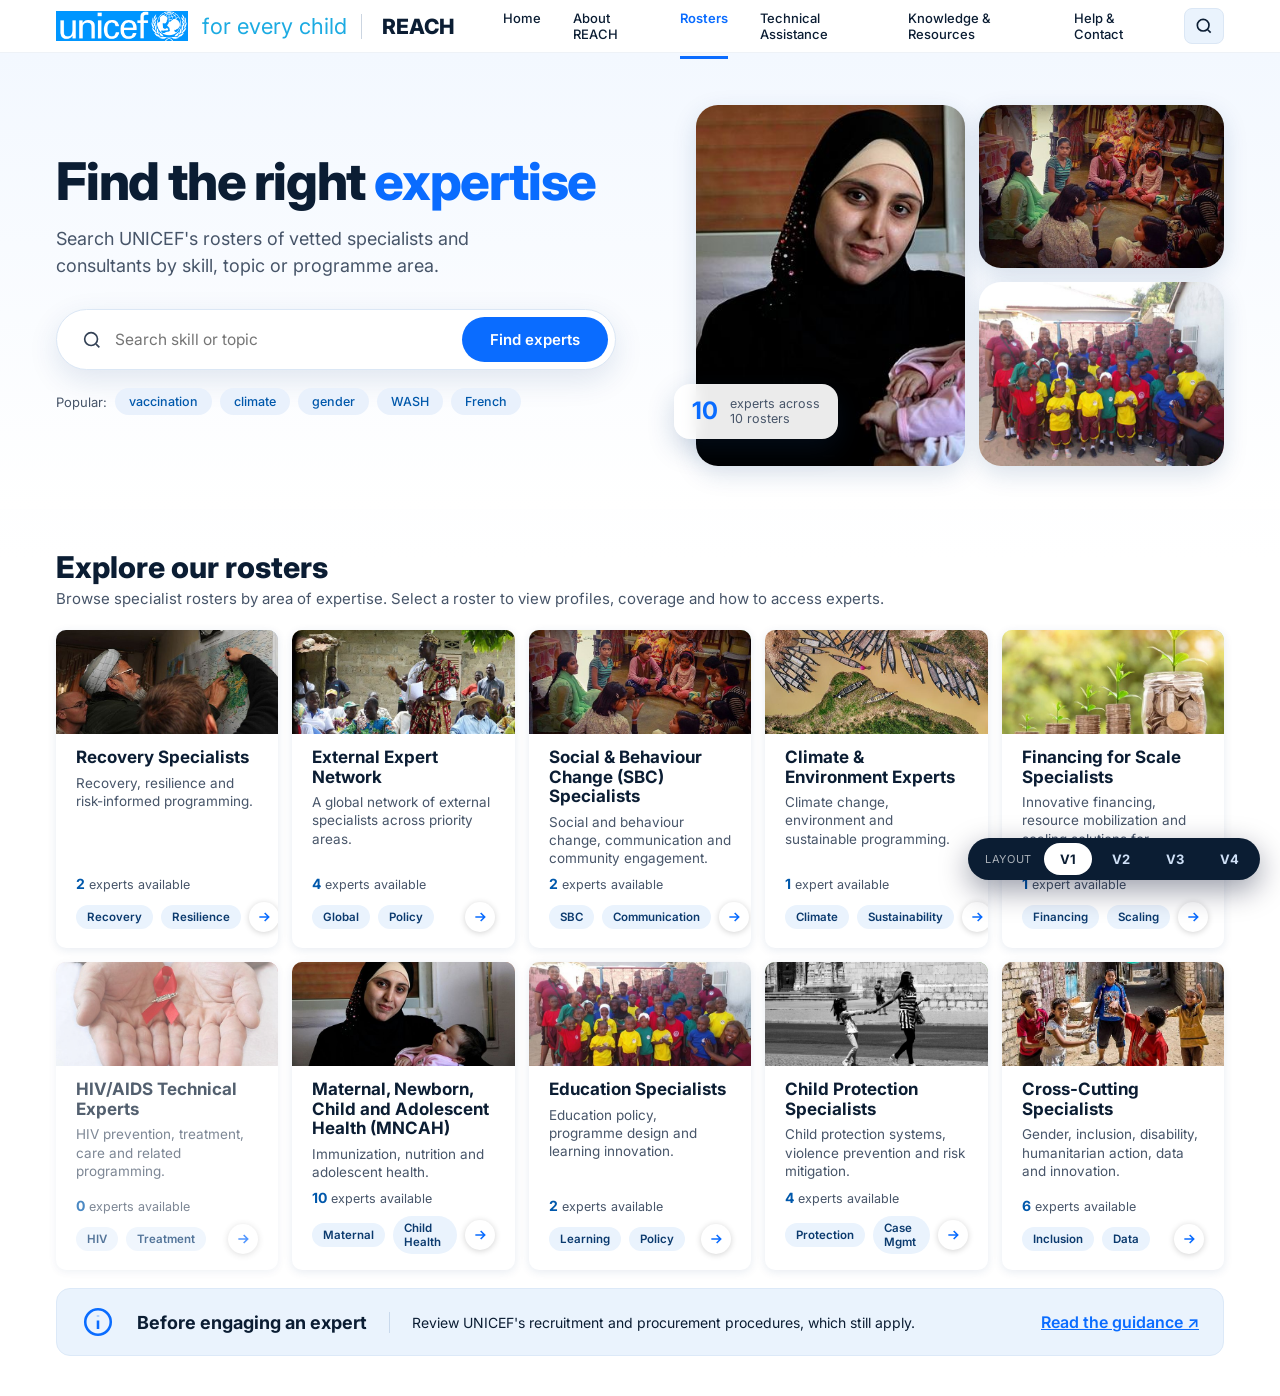
==== commit efa78ff9: "feat: add Home V4 'Atlas' - a live expert map that drives search and the roster index Dotted world m" ====
--- a/index.html
+++ b/index.html
@@ -6,9 +6,10 @@
   <title>REACH – Find the right expertise</title>
   <link rel="preconnect" href="https://fonts.googleapis.com" />
   <link rel="preconnect" href="https://fonts.gstatic.com" crossorigin />
-  <link href="https://fonts.googleapis.com/css2?family=Inter:wght@400;500;600;700;800&family=Caveat:wght@600&display=swap" rel="stylesheet" />
+  <link href="https://fonts.googleapis.com/css2?family=Inter:wght@400;500;600;700;800&family=Caveat:wght@600&family=Instrument+Serif:ital@0;1&display=swap" rel="stylesheet" />
   <link rel="stylesheet" href="v2.css" />
   <link rel="stylesheet" href="v3.css" />
+  <link rel="stylesheet" href="v4.css" />
   <style>
     :root { --blue:#1CABE2; --brand:#0A6CFF; --dark:#0058AB; --ink:#0b1d33; --muted:#475569; --line:#dbe7f5; --tint:#eaf3fd; }
     * { box-sizing:border-box; }
@@ -100,6 +101,7 @@
 
   <div id="v2"></div>
   <div id="v3"></div>
+  <div id="v4"></div>
 
   <main class="wrap">
     <div data-v="1">
@@ -121,12 +123,14 @@
     <button type="button" role="radio" data-ver="1" aria-checked="true">V1</button>
     <button type="button" role="radio" data-ver="2" aria-checked="false">V2</button>
     <button type="button" role="radio" data-ver="3" aria-checked="false">V3</button>
+    <button type="button" role="radio" data-ver="4" aria-checked="false">V4</button>
   </div>
 
   <script src="dashboard-data.js"></script>
   <script src="rosters.js"></script>
   <script src="v2.js"></script>
   <script src="v3.js"></script>
+  <script src="v4.js"></script>
   <script>
     const ARROW = '<svg width="16" height="16" fill="none" stroke="currentColor" stroke-width="2.4" viewBox="0 0 24 24"><path d="M5 12h14m-6-6 6 6-6 6"/></svg>';
     
@@ -159,10 +163,11 @@
       const set = v => { try { localStorage.setItem(KEY, v); } catch (e) {} };
       const fromUrl = new URLSearchParams(location.search).get('v');
       function apply(v, persist) {
-        v = v === '2' || v === '3' ? v : '1';
+        v = v === '2' || v === '3' || v === '4' ? v : '1';
         document.body.dataset.ver = v;
         if (v === '2') window.initHomeV2();
         if (v === '3') window.initHomeV3();
+        if (v === '4') window.initHomeV4();
         document.querySelectorAll('#verToggle [data-ver]').forEach(b => b.setAttribute('aria-checked', b.dataset.ver === v));
         if (persist) { set(v); const u = new URL(location.href); v !== '1' ? u.searchParams.set('v', v) : u.searchParams.delete('v'); history.replaceState(null, '', u); }
       }
--- a/v3.css
+++ b/v3.css
@@ -16,7 +16,7 @@
 #v3 .v3-tools .u { width:36px; height:36px; border-radius:50%; background:var(--blue); display:grid; place-items:center; }
 /* ---------- hero ---------- */
 #v3 .v3-hero { position:relative; z-index:2; min-height:455px; background:linear-gradient(90deg,#fafdff 0%,#fafdff 52%,#dcedfc 100%); overflow-x:clip; }
-#v3 .v3-bg { position:absolute; inset:0; background:url(assets/v3/hero.jpg) 62.5% -1.6vw/61.5vw auto no-repeat; -webkit-mask-image:linear-gradient(90deg,#000 0%,#000 68%,transparent 84%); mask-image:linear-gradient(90deg,#000 0%,#000 68%,transparent 84%); }
+#v3 .v3-bg { position:absolute; inset:0; background:url(assets/v3/hero.jpg) 60% -1.6vw/61.5vw auto no-repeat; -webkit-mask-image:linear-gradient(90deg,#000 0%,#000 66%,transparent 82%); mask-image:linear-gradient(90deg,#000 0%,#000 66%,transparent 82%); }
 #v3 .v3-hero-in { position:relative; min-height:455px; }
 #v3 .v3-copy { position:absolute; left:56px; top:0; bottom:0; width:min(780px,56%); display:flex; flex-direction:column; justify-content:center; padding-bottom:34px; }
 #v3 .eyebrow { font-size:14px; font-weight:600; letter-spacing:.34em; color:var(--navy); margin-bottom:18px; }
@@ -42,10 +42,10 @@
 #v3 .v3-pop-row button { border:1px solid rgba(11,29,51,.08); background:rgba(255,255,255,.8); backdrop-filter:blur(6px); color:var(--navy); border-radius:999px; padding:9px 20px; font:500 14.5px 'Inter'; cursor:pointer; transition:background .15s, box-shadow .15s; }
 #v3 .v3-pop-row button:hover { background:#fff; box-shadow:0 4px 12px rgba(11,29,51,.1); }
 /* glass stats card */
-#v3 .v3-stats { position:absolute; right:56px; top:62px; width:252px; padding:8px 22px; border-radius:22px; background:rgba(255,255,255,.62); backdrop-filter:blur(16px) saturate(1.3); -webkit-backdrop-filter:blur(16px) saturate(1.3); border:1px solid rgba(255,255,255,.85); box-shadow:0 20px 50px rgba(10,60,140,.16); }
-#v3 .v3-stats .row { display:flex; align-items:center; gap:18px; padding:17px 0; }
+#v3 .v3-stats { position:absolute; right:28px; top:62px; width:232px; padding:6px 20px; border-radius:22px; background:rgba(255,255,255,.62); backdrop-filter:blur(16px) saturate(1.3); -webkit-backdrop-filter:blur(16px) saturate(1.3); border:1px solid rgba(255,255,255,.85); box-shadow:0 20px 50px rgba(10,60,140,.16); }
+#v3 .v3-stats .row { display:flex; align-items:center; gap:16px; padding:15px 0; }
 #v3 .v3-stats .row + .row { border-top:1px solid rgba(11,29,51,.1); }
-#v3 .v3-stats svg { flex:none; width:38px; height:38px; color:#1b2b43; }
+#v3 .v3-stats svg { flex:none; width:34px; height:34px; color:#1b2b43; }
 #v3 .v3-stats b { display:block; font-size:25px; line-height:1.1; letter-spacing:-.6px; color:var(--navy); } #v3 .v3-stats span { font-size:14.5px; color:#3a4a60; }
 /* ---------- rosters ---------- */
 #v3 .v3-sec { padding-top:34px; }
@@ -91,6 +91,7 @@
 #v3 .btn-o { flex:none; display:inline-flex; align-items:center; gap:10px; border:1.5px solid var(--blue); border-radius:999px; padding:13px 30px; color:var(--blue); font:600 17px 'Inter'; text-decoration:none; background:rgba(255,255,255,.7); transition:background .15s, color .15s; }
 #v3 .btn-o:hover { background:var(--blue); color:#fff; }
 /* ---------- responsive ---------- */
+@media (max-width:1400px) and (min-width:1101px){ #v3 h1{font-size:58px; letter-spacing:-2px;} #v3 .v3-lead{font-size:18px;} }
 @media (max-width:1100px){
   #v3 .v3-nav .wrap { grid-template-columns:auto 1fr; } #v3 .v3-links { display:none; }
   #v3 .v3-hero, #v3 .v3-hero-in { min-height:0; }
--- a/v4.css
+++ b/v4.css
@@ -0,0 +1,143 @@
+/* Home V4 — "Atlas": a live dotted map of where UNICEF's experts are, driving search and the roster index. Scoped under #v4. */
+#v4 { --navy:#00132b; --navy2:#012a55; --blue:#0A6CFF; --deep:#0058AB; --cyan:#1CABE2; --glow:#6fdcff; --ink:#0b1d33; --mute:#5b6b80; --line:rgba(11,29,51,.1); font-family:'Inter',sans-serif; }
+body[data-ver="4"] { background:#f4f8fc; }
+body[data-ver="4"] header.nav, body[data-ver="4"] main, body[data-ver="4"] #v2, body[data-ver="4"] #v3, body[data-ver="4"] [data-v="1"] { display:none !important; }
+body:not([data-ver="4"]) #v4 { display:none; }
+#v4 .wrap { max-width:1440px; margin:0 auto; padding:0 56px; }
+#v4 a { color:inherit; text-decoration:none; }
+#v4 .sr { position:absolute; width:1px; height:1px; overflow:hidden; clip:rect(0 0 0 0); white-space:nowrap; }
+
+/* ---------- navigation ---------- */
+#v4 .v4-nav { position:fixed; top:0; left:0; right:0; z-index:60; transition:background .3s, box-shadow .3s, backdrop-filter .3s; color:#fff; }
+#v4 .v4-nav.solid { background:rgba(0,19,43,.78); backdrop-filter:blur(14px) saturate(1.4); -webkit-backdrop-filter:blur(14px) saturate(1.4); box-shadow:0 1px 0 rgba(255,255,255,.08); }
+#v4 .v4-nav .wrap { display:grid; grid-template-columns:1fr auto 1fr; align-items:center; height:64px; }
+#v4 .v4-logo { display:flex; align-items:center; gap:14px; }
+#v4 .v4-logo img { height:28px; border-radius:3px; } #v4 .v4-logo .reach { font-weight:800; font-size:18px; letter-spacing:.3px; border-left:1px solid rgba(255,255,255,.3); padding-left:16px; }
+#v4 .v4-links { display:flex; gap:38px; font-size:14.5px; font-weight:500; }
+#v4 .v4-links a { padding:8px 0; opacity:.78; border-bottom:2px solid transparent; transition:opacity .15s; } #v4 .v4-links a:hover { opacity:1; }
+#v4 .v4-links a.on { opacity:1; border-bottom-color:var(--glow); }
+#v4 .v4-tools { display:flex; justify-content:flex-end; align-items:center; gap:18px; }
+#v4 .v4-tools .u { width:34px; height:34px; border-radius:50%; border:1px solid rgba(255,255,255,.4); display:grid; place-items:center; }
+
+/* ---------- hero ---------- */
+#v4 .v4-hero { position:relative; min-height:810px; color:#fff; overflow:hidden; isolation:isolate;
+  background:radial-gradient(900px 620px at 76% 34%,rgba(28,171,226,.26),transparent 62%),radial-gradient(600px 400px at 6% 0%,rgba(10,108,255,.28),transparent 70%),linear-gradient(165deg,#00122a 0%,#00234b 58%,#00386f 100%); }
+#v4 .v4-hero::after { content:""; position:absolute; inset:0; z-index:-1; pointer-events:none; background:repeating-linear-gradient(0deg,rgba(255,255,255,.018) 0 1px,transparent 1px 3px); mix-blend-mode:overlay; }
+#v4 .v4-map { position:absolute; top:0; bottom:0; right:0; width:72%; z-index:0; -webkit-mask-image:linear-gradient(90deg,transparent 0,#000 26%); mask-image:linear-gradient(90deg,transparent 0,#000 26%); }
+#v4 .v4-map canvas { width:100%; height:100%; display:block; }
+#v4 .v4-heroin { position:relative; z-index:2; padding-top:132px; padding-bottom:184px; pointer-events:none; }
+#v4 .v4-heroin > * { pointer-events:auto; }
+#v4 .v4-copy { max-width:640px; }
+#v4 .eyebrow { display:inline-flex; align-items:center; gap:12px; font-size:12.5px; font-weight:600; letter-spacing:.3em; color:rgba(255,255,255,.82); text-transform:uppercase; }
+#v4 .eyebrow i { display:block; width:34px; height:1px; background:linear-gradient(90deg,var(--glow),transparent); }
+#v4 h1 { font-size:clamp(46px,5.6vw,86px); line-height:.98; letter-spacing:-.04em; font-weight:700; margin:22px 0 24px; text-wrap:balance; }
+#v4 h1 em { font-family:'Instrument Serif',Georgia,'Times New Roman',serif; font-style:italic; font-weight:400; letter-spacing:-.02em; font-size:1.1em; color:var(--glow); text-shadow:0 0 40px rgba(111,220,255,.35); }
+#v4 .v4-lead { font-size:19px; line-height:1.55; color:rgba(255,255,255,.78); max-width:540px; margin:0 0 34px; }
+#v4 .v4-cmd { position:relative; max-width:640px; }
+#v4 .v4-bar { display:flex; align-items:center; gap:6px; background:rgba(255,255,255,.09); border:1px solid rgba(255,255,255,.22); border-radius:18px; padding:8px 8px 8px 20px; backdrop-filter:blur(16px); -webkit-backdrop-filter:blur(16px); box-shadow:0 24px 70px rgba(0,8,26,.5),inset 0 1px 0 rgba(255,255,255,.14); transition:border-color .2s, background .2s, box-shadow .2s; }
+#v4 .v4-bar:focus-within { background:rgba(255,255,255,.14); border-color:rgba(111,220,255,.75); box-shadow:0 0 0 4px rgba(111,220,255,.16),0 24px 70px rgba(0,8,26,.5); }
+#v4 .v4-bar svg { flex:none; margin-right:12px; opacity:.85; }
+#v4 .v4-bar input { flex:1; min-width:0; border:0; outline:0; background:transparent; color:#fff; font:400 17px 'Inter'; padding:15px 0; }
+#v4 .v4-bar input::placeholder { color:rgba(255,255,255,.52); }
+#v4 .v4-go { border:0; cursor:pointer; color:#00132b; font:700 16px 'Inter'; padding:15px 26px; border-radius:12px; background:linear-gradient(180deg,#8be6ff,#3fc3f0); box-shadow:0 8px 22px rgba(63,195,240,.35); transition:transform .15s, box-shadow .15s; }
+#v4 .v4-go:hover { transform:translateY(-1px); box-shadow:0 12px 28px rgba(63,195,240,.5); }
+#v4 .v4-pop { position:absolute; left:0; right:0; top:calc(100% + 10px); z-index:40; background:#fff; color:var(--ink); border-radius:16px; box-shadow:0 26px 60px rgba(0,10,30,.5); padding:8px; max-height:360px; overflow:auto; }
+#v4 .v4-pop[hidden] { display:none; }
+#v4 .v4-pop h4 { margin:10px 12px 4px; font-size:11px; letter-spacing:.08em; text-transform:uppercase; color:#64748b; font-weight:600; }
+#v4 .v4-opt { display:flex; align-items:center; gap:12px; padding:10px 12px; border-radius:10px; cursor:pointer; font-size:14.5px; }
+#v4 .v4-opt:hover, #v4 .v4-opt[aria-selected="true"] { background:#eaf4fd; }
+#v4 .v4-opt small { margin-left:auto; color:#64748b; font-size:12.5px; white-space:nowrap; }
+#v4 .v4-live { display:flex; align-items:center; gap:10px; margin-top:16px; min-height:24px; font-size:14px; color:rgba(255,255,255,.72); }
+#v4 .v4-live i { width:8px; height:8px; border-radius:50%; background:var(--glow); box-shadow:0 0 0 0 rgba(111,220,255,.6); animation:v4pulse 2.2s infinite; flex:none; }
+#v4 .v4-live b { color:#fff; font-weight:600; }
+@keyframes v4pulse { 70% { box-shadow:0 0 0 9px rgba(111,220,255,0); } 100% { box-shadow:0 0 0 0 rgba(111,220,255,0); } }
+#v4 .v4-quick { margin-top:22px; display:flex; flex-wrap:wrap; align-items:center; gap:9px; font-size:13.5px; color:rgba(255,255,255,.6); }
+#v4 .v4-quick button { border:1px solid rgba(255,255,255,.22); background:rgba(255,255,255,.05); color:#fff; border-radius:999px; padding:8px 16px; font:500 13.5px 'Inter'; cursor:pointer; transition:background .15s, border-color .15s; }
+#v4 .v4-quick button:hover { background:rgba(255,255,255,.14); border-color:rgba(255,255,255,.5); }
+#v4 .v4-stats { position:absolute; left:0; right:0; bottom:34px; z-index:2; border-top:1px solid rgba(255,255,255,.14); background:linear-gradient(180deg,transparent,rgba(0,12,30,.55)); }
+#v4 .v4-stats .wrap { display:grid; grid-template-columns:repeat(4,1fr); }
+#v4 .v4-stat { padding:22px 0 26px 28px; border-left:1px solid rgba(255,255,255,.12); } #v4 .v4-stat:first-child { border-left:0; padding-left:0; }
+#v4 .v4-stat b { display:block; font-size:42px; line-height:1; letter-spacing:-.03em; font-weight:600; font-variant-numeric:tabular-nums; }
+#v4 .v4-stat span { display:block; margin-top:8px; font-size:12px; letter-spacing:.14em; text-transform:uppercase; color:rgba(255,255,255,.58); }
+
+/* ---------- roster index ---------- */
+#v4 .v4-index { position:relative; z-index:3; margin-top:-34px; border-radius:34px 34px 0 0; background:#f4f8fc; padding:78px 0 40px; }
+#v4 .v4-head { display:flex; align-items:flex-end; justify-content:space-between; gap:30px; flex-wrap:wrap; margin-bottom:46px; }
+#v4 .v4-head .k { font-size:12.5px; font-weight:600; letter-spacing:.3em; color:var(--deep); text-transform:uppercase; }
+#v4 .v4-head h2 { margin:12px 0 0; font-size:clamp(34px,3.6vw,52px); line-height:1.04; letter-spacing:-.035em; font-weight:700; color:var(--ink); max-width:700px; text-wrap:balance; }
+#v4 .v4-head h2 em { font-family:'Instrument Serif',Georgia,serif; font-weight:400; font-style:italic; color:var(--deep); font-size:1.08em; }
+#v4 .v4-head p { margin:0; max-width:360px; color:var(--mute); font-size:16px; line-height:1.55; }
+#v4 .v4-split { display:grid; grid-template-columns:minmax(0,1fr) 470px; gap:56px; align-items:start; }
+#v4 .v4-rows { border-top:1px solid var(--line); }
+#v4 .v4-row { position:relative; display:grid; grid-template-columns:54px minmax(0,1fr) auto 44px; align-items:center; gap:18px; padding:25px 6px 25px 0; border-bottom:1px solid var(--line); color:var(--ink); overflow:hidden; outline-offset:-2px; }
+#v4 .v4-row .bar { position:absolute; left:0; top:0; bottom:0; width:calc(var(--w)*1%); background:linear-gradient(90deg,rgba(28,171,226,.14),rgba(28,171,226,0)); transform-origin:left; transform:scaleX(0); transition:transform .6s cubic-bezier(.2,.7,.2,1); z-index:0; }
+#v4 .v4-rows.in .v4-row .bar { transform:scaleX(1); transition-delay:calc(var(--i)*60ms); }
+#v4 .v4-row > * { position:relative; z-index:1; }
+#v4 .v4-row .no { font-size:13px; font-weight:600; letter-spacing:.08em; color:#8aa0b8; font-variant-numeric:tabular-nums; transition:color .2s; }
+#v4 .v4-row .t { font-size:clamp(20px,1.9vw,28px); font-weight:600; letter-spacing:-.025em; line-height:1.15; transition:transform .35s cubic-bezier(.2,.7,.2,1), color .2s; }
+#v4 .v4-row .t small { display:block; margin-top:6px; font-size:13.5px; font-weight:500; letter-spacing:0; color:var(--mute); }
+#v4 .v4-row .cnt { text-align:right; line-height:1; } #v4 .v4-row .cnt b { display:block; font-size:30px; letter-spacing:-.03em; font-weight:700; font-variant-numeric:tabular-nums; } #v4 .v4-row .cnt span { font-size:11.5px; letter-spacing:.12em; text-transform:uppercase; color:var(--mute); }
+#v4 .v4-row .go { width:40px; height:40px; border-radius:50%; border:1px solid rgba(11,29,51,.18); display:grid; place-items:center; color:var(--ink); transition:background .25s, color .25s, border-color .25s, transform .25s; }
+#v4 .v4-row .th { display:none; }
+#v4 .v4-row.on .no, #v4 .v4-row:focus-visible .no { color:var(--deep); }
+#v4 .v4-row.on .t { transform:translateX(10px); color:var(--deep); }
+#v4 .v4-row.on .go { background:var(--ink); border-color:var(--ink); color:#fff; transform:rotate(-45deg); }
+#v4 .v4-row.zero .cnt b { color:#9aa9ba; } #v4 .v4-row.zero .t { color:#4b5b70; }
+#v4 .v4-panel { position:sticky; top:92px; border-radius:28px; overflow:hidden; color:#fff; background:linear-gradient(170deg,#00162f 0%,#00294f 100%); box-shadow:0 34px 80px rgba(0,22,50,.34); }
+#v4 .v4-ph { position:relative; height:250px; overflow:hidden; background:#00294f; }
+#v4 .v4-ph img { position:absolute; inset:0; width:100%; height:100%; object-fit:cover; opacity:0; transition:opacity .5s ease, transform 1.2s ease; transform:scale(1.06); }
+#v4 .v4-ph img.on { opacity:1; transform:scale(1); }
+#v4 .v4-ph::after { content:""; position:absolute; inset:0; background:linear-gradient(180deg,rgba(0,19,43,.05) 30%,rgba(0,19,43,.92) 100%); }
+#v4 .v4-ph .lab { position:absolute; left:26px; right:26px; bottom:20px; z-index:1; }
+#v4 .v4-ph .lab small { display:block; font-size:11.5px; letter-spacing:.24em; text-transform:uppercase; color:var(--glow); margin-bottom:8px; }
+#v4 .v4-ph .lab h3 { margin:0; font-size:27px; line-height:1.08; letter-spacing:-.03em; font-weight:700; }
+#v4 .v4-pbody { padding:20px 26px 26px; }
+#v4 .v4-pbody p { margin:0 0 16px; font-size:14.5px; line-height:1.5; color:rgba(255,255,255,.76); min-height:44px; }
+#v4 .v4-pmap { position:relative; height:206px; border-radius:16px; background:rgba(255,255,255,.045); border:1px solid rgba(255,255,255,.1); overflow:hidden; }
+#v4 .v4-pmap canvas { width:100%; height:100%; display:block; }
+#v4 .v4-where { display:flex; flex-wrap:wrap; gap:7px; margin:14px 0 20px; min-height:30px; }
+#v4 .v4-where span { font-size:12.5px; font-weight:500; padding:5px 12px; border-radius:999px; background:rgba(111,220,255,.14); border:1px solid rgba(111,220,255,.3); color:#d6f4ff; }
+#v4 .v4-where em { font-style:normal; color:rgba(255,255,255,.55); font-size:13px; }
+#v4 .v4-open { display:flex; align-items:center; justify-content:space-between; gap:12px; padding:15px 22px; border-radius:14px; background:#fff; color:var(--ink); font-weight:700; font-size:15.5px; transition:transform .2s, box-shadow .2s; }
+#v4 .v4-open:hover { transform:translateY(-2px); box-shadow:0 14px 30px rgba(0,0,0,.3); }
+#v4 .v4-open svg { color:var(--blue); }
+
+/* ---------- guidance ---------- */
+#v4 .v4-guide { position:relative; overflow:hidden; margin:70px 0 24px; padding:48px 54px; border-radius:30px; color:#fff; background:radial-gradient(520px 260px at 92% 120%,rgba(111,220,255,.5),transparent 70%),linear-gradient(120deg,#00264f 0%,#0058AB 100%); display:flex; align-items:center; justify-content:space-between; gap:36px; flex-wrap:wrap; }
+#v4 .v4-guide h3 { margin:0 0 8px; font-size:clamp(26px,2.6vw,38px); letter-spacing:-.03em; font-weight:700; }
+#v4 .v4-guide p { margin:0; font-size:16.5px; color:rgba(255,255,255,.82); max-width:520px; line-height:1.5; }
+#v4 .v4-guide .btn { display:inline-flex; align-items:center; gap:10px; padding:16px 28px; border-radius:999px; background:#fff; color:var(--ink); font-weight:700; font-size:16px; transition:transform .2s, box-shadow .2s; }
+#v4 .v4-guide .btn:hover { transform:translateY(-2px); box-shadow:0 14px 30px rgba(0,0,0,.28); } #v4 .v4-guide .btn svg { color:var(--blue); }
+#v4 .v4-foot { display:flex; justify-content:space-between; gap:20px; flex-wrap:wrap; padding:6px 0 60px; font-size:14px; color:var(--mute); }
+#v4 .v4-foot a { color:var(--deep); font-weight:600; text-decoration:underline; text-underline-offset:3px; }
+
+/* ---------- toggle (outside #v4) ---------- */
+#verToggle { position:fixed; right:20px; bottom:20px; z-index:100; display:flex; align-items:center; gap:4px; background:#0b1d33; color:#fff; border-radius:999px; padding:5px; box-shadow:0 10px 30px rgba(0,10,40,.4); font-family:'Inter',sans-serif; }
+#verToggle span { font-size:11px; letter-spacing:.06em; text-transform:uppercase; opacity:.65; padding:0 8px 0 12px; }
+#verToggle button { border:0; background:transparent; color:#cfe0f7; font:700 13px 'Inter'; padding:8px 16px; border-radius:999px; cursor:pointer; transition:background .15s, color .15s; }
+#verToggle button[aria-checked="true"] { background:#fff; color:#0b1d33; }
+#verToggle button:focus-visible { outline:2px solid #46d4ff; outline-offset:2px; }
+body[data-ver="4"] #verToggle { border:1px solid rgba(255,255,255,.18); }
+
+/* ---------- responsive ---------- */
+@media (max-width:1180px){
+  #v4 .v4-split { grid-template-columns:minmax(0,1fr) 400px; gap:36px; }
+}
+@media (max-width:980px){
+  #v4 .wrap { padding:0 24px; } #v4 .v4-links { display:none; } #v4 .v4-nav .wrap { grid-template-columns:auto 1fr; }
+  #v4 .v4-hero { min-height:0; display:flex; flex-direction:column; }
+  #v4 .v4-heroin { order:1; padding-top:104px; padding-bottom:0; }
+  #v4 .v4-map { order:2; position:relative; width:auto; height:clamp(250px,46vw,420px); -webkit-mask-image:none; mask-image:none; margin-top:6px; }
+  #v4 .v4-stats { order:3; position:relative; bottom:auto; background:none; padding-bottom:44px; } #v4 .v4-stats .wrap { grid-template-columns:repeat(2,1fr); } #v4 .v4-stat { padding:18px 0 18px 20px; } #v4 .v4-stat:nth-child(odd) { border-left:0; padding-left:0; } #v4 .v4-stat b { font-size:34px; }
+  #v4 .v4-split { grid-template-columns:1fr; } #v4 .v4-panel { display:none; }
+  #v4 .v4-row { grid-template-columns:64px minmax(0,1fr) auto; } #v4 .v4-row .go { display:none; }
+  #v4 .v4-row .th { display:block; width:64px; height:64px; border-radius:12px; object-fit:cover; }
+  #v4 .v4-row .no { display:none; } #v4 .v4-row.on .t { transform:none; }
+  #v4 .v4-guide { padding:34px 26px; }
+}
+@media (max-width:560px){
+  #v4 .v4-bar { padding-left:14px; } #v4 .v4-bar svg { display:none; } #v4 .v4-go { padding:14px 16px; font-size:15px; }
+  #v4 h1 { letter-spacing:-.035em; } #v4 .v4-lead { font-size:16.5px; } #v4 .v4-row { padding:18px 0; } #v4 .v4-row .t { font-size:19px; } #v4 .v4-row .cnt b { font-size:24px; }
+  #v4 .v4-logo .reach { padding-left:12px; font-size:16px; } #verToggle span { display:none; }
+}
+@media (prefers-reduced-motion:reduce){ #v4 *, #v4 *::before { animation:none !important; transition:none !important; } #v4 .v4-row .bar { transform:scaleX(1); } }
